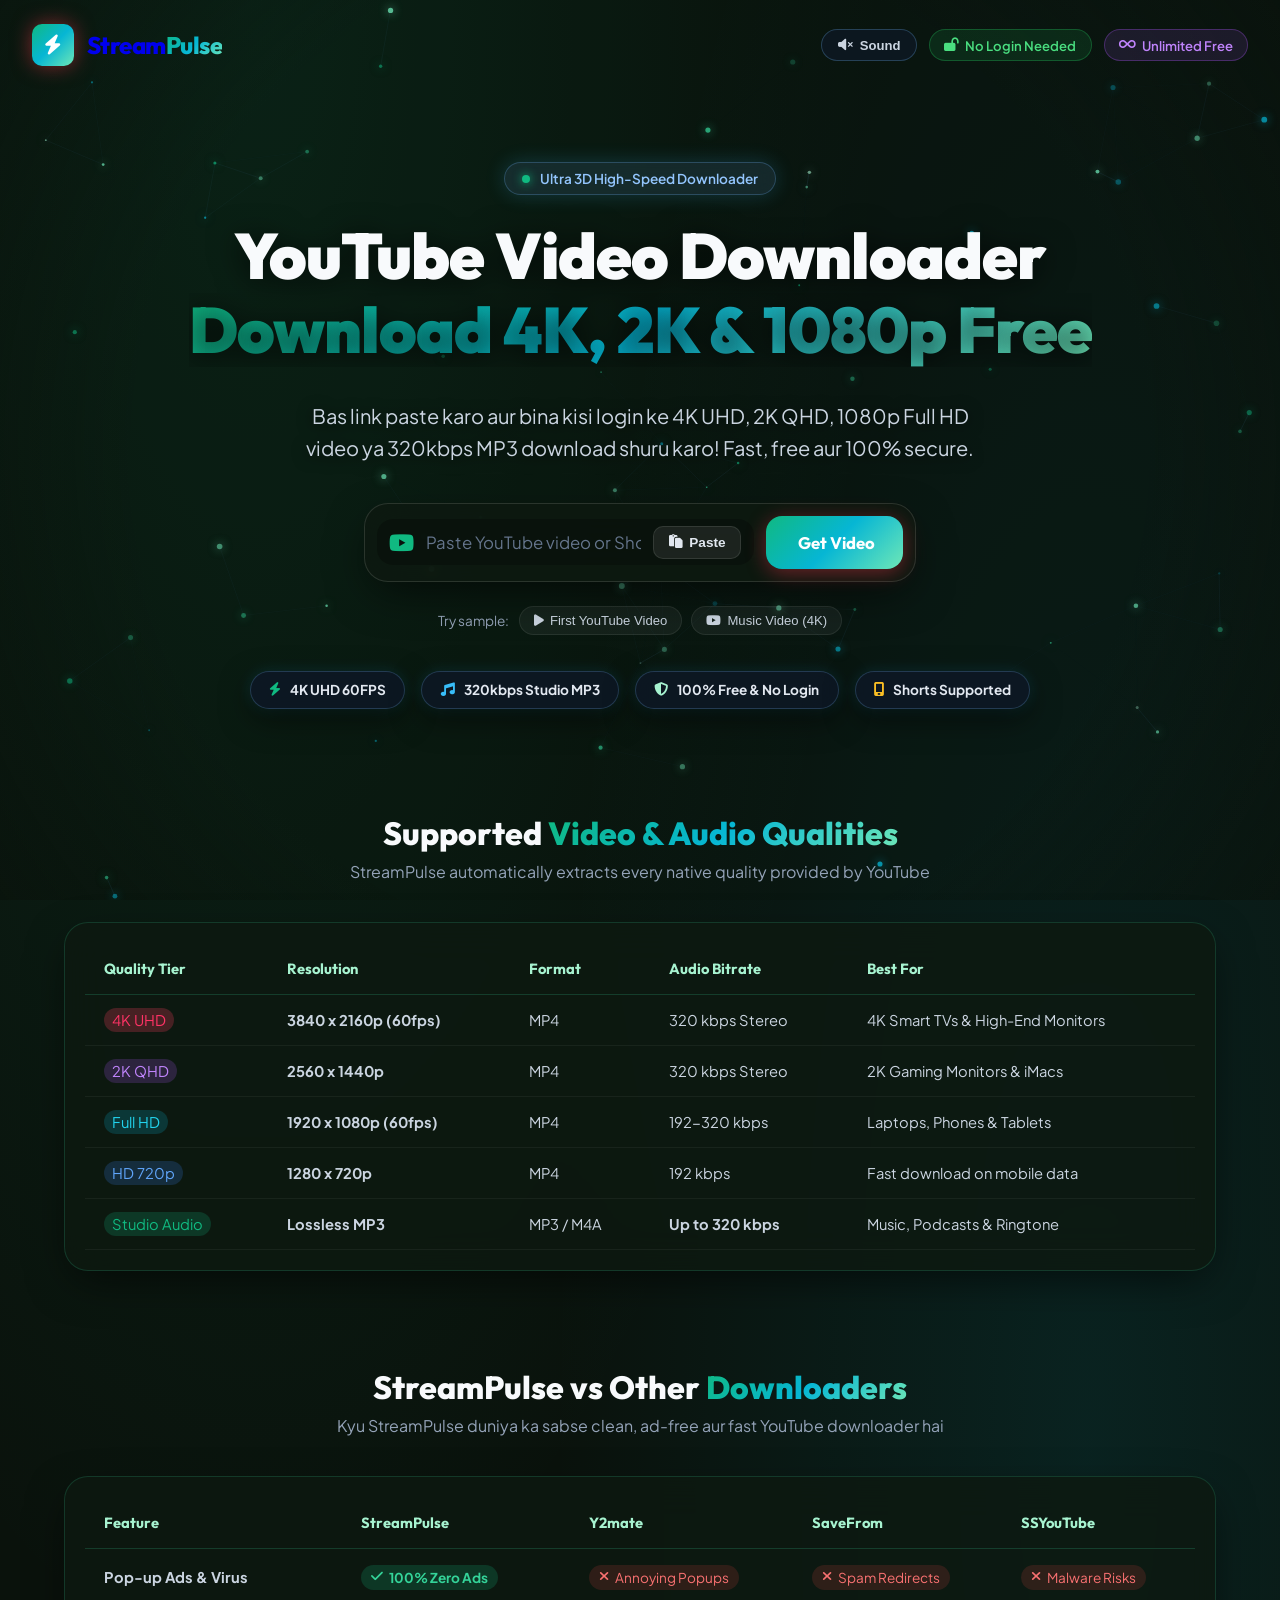
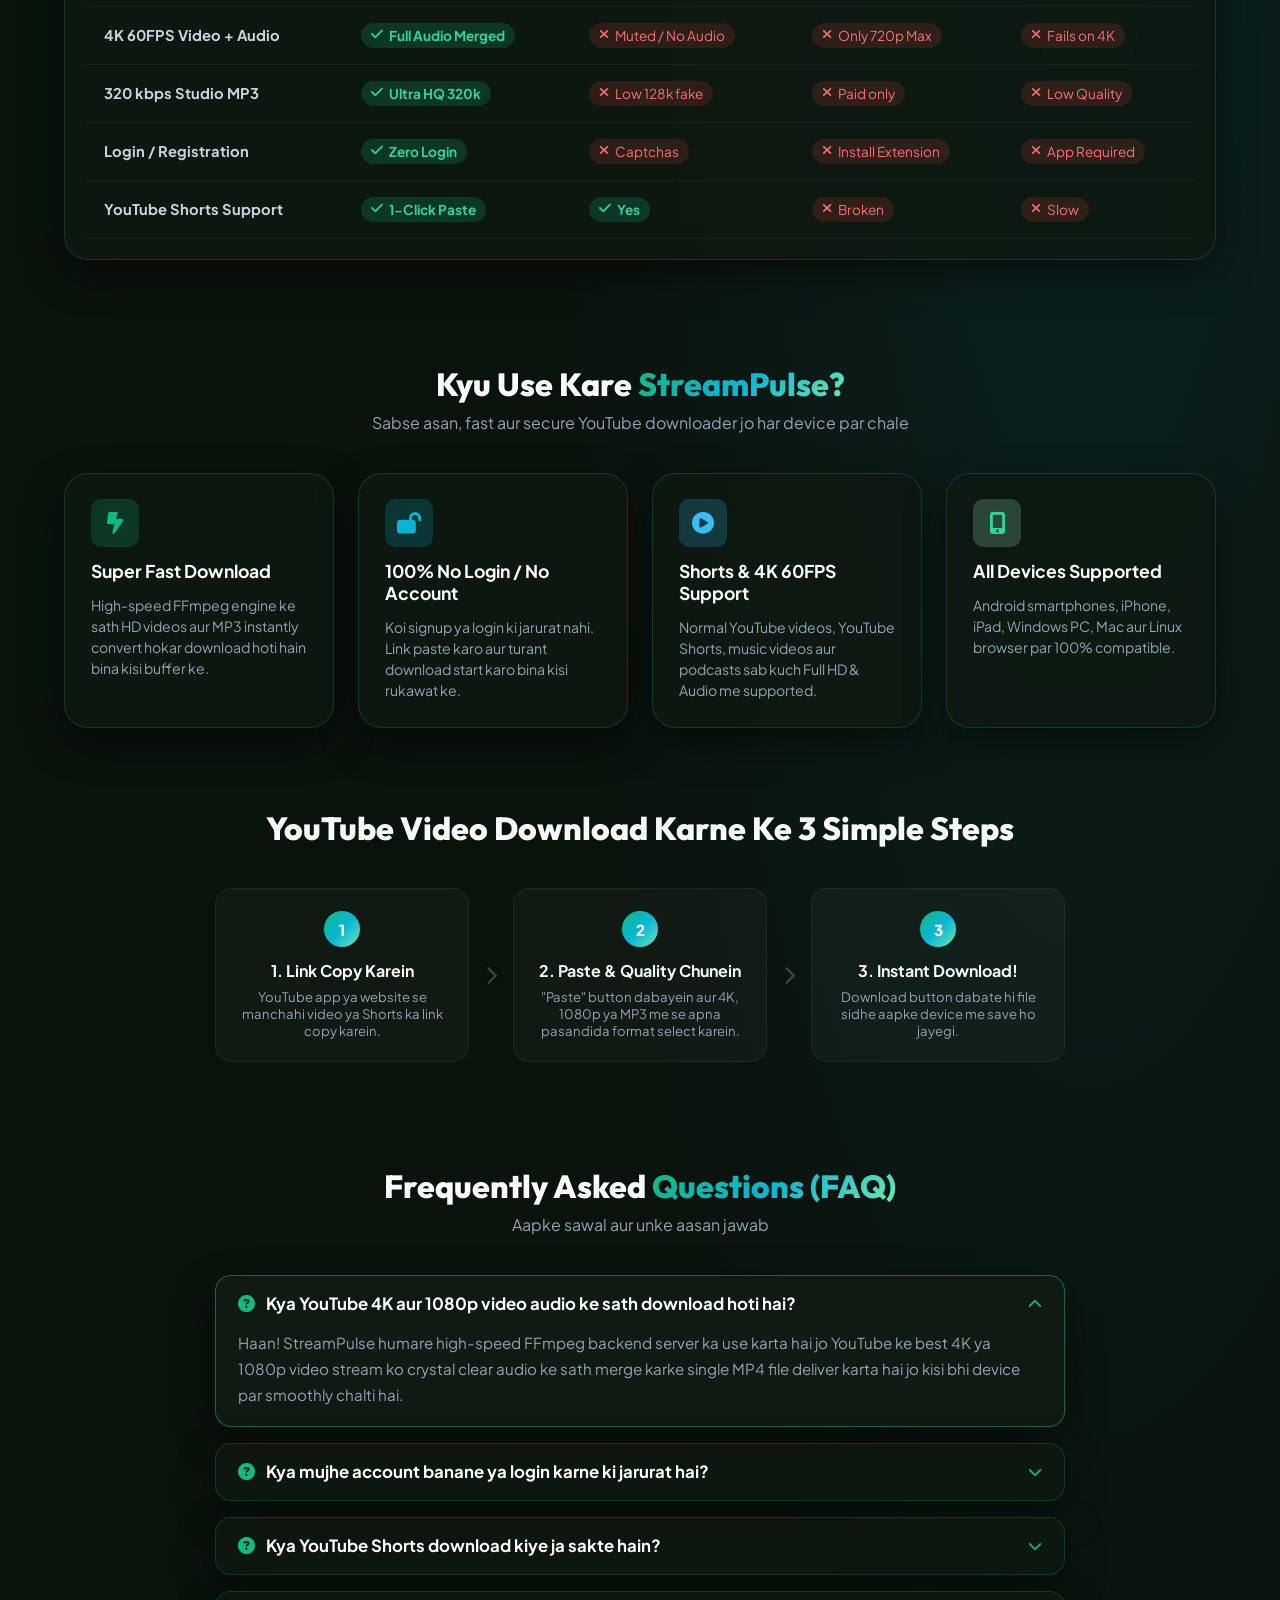
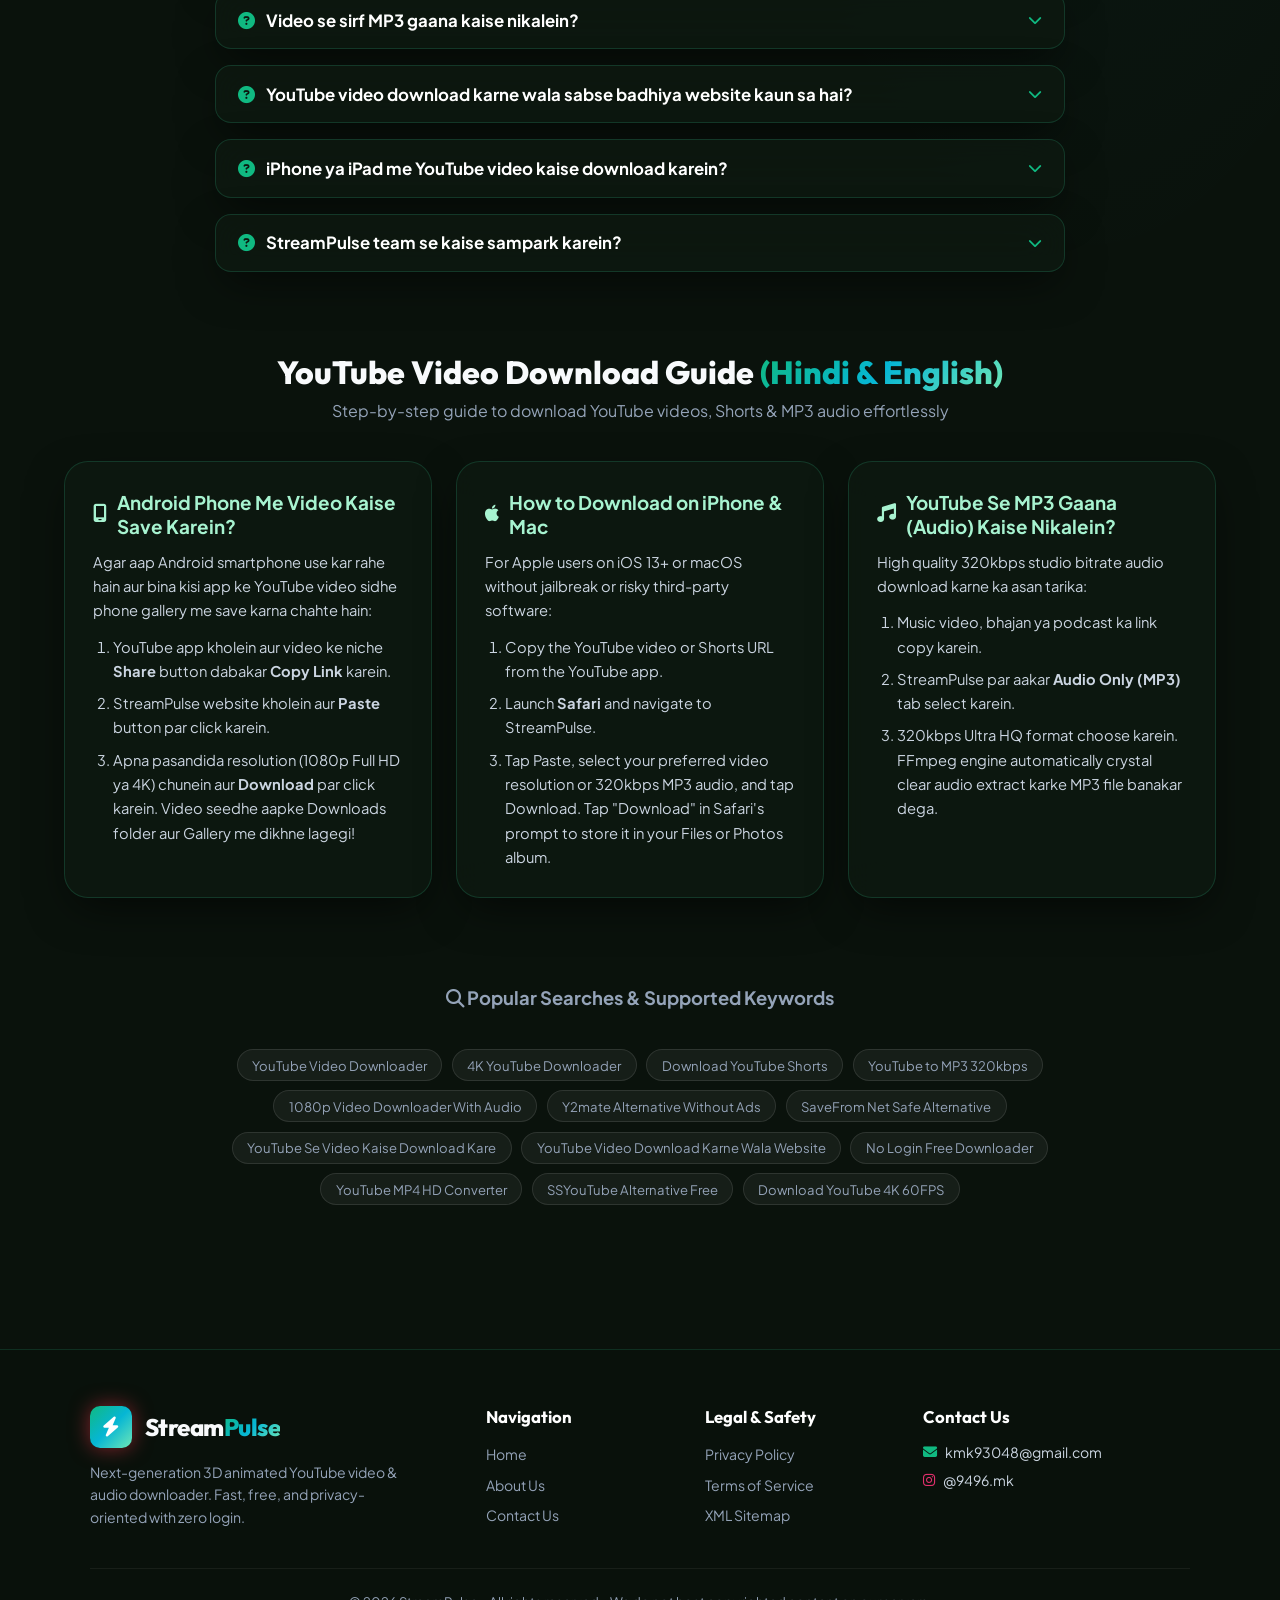
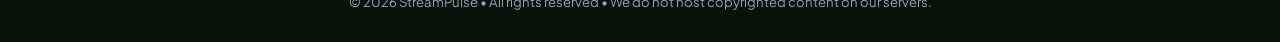
==== static/index.html @ 3bc32afa "Initial release: Ultra 3D YouTube Downloader with HD background, FFmpeg 4K/MP3 support, Docker confi" ====
<!DOCTYPE html>
<html lang="en">
<head>
  <meta charset="UTF-8">
  <meta name="viewport" content="width=device-width, initial-scale=1.0">

  <!-- Primary Meta Tags for Google Ranking -->
  <title>YouTube Video Downloader - Download 4K, 2K, 1080p & 320kbps MP3 Free | Y2mate Alternative</title>
  <meta name="title" content="YouTube Video Downloader - Download 4K, 2K, 1080p & 320kbps MP3 Free | Y2mate Alternative">
  <meta name="description" content="Free online YouTube video downloader and MP3 converter. Download YouTube videos in 4K 60fps, 2K, 1080p, 720p HD and extract 320kbps MP3 audio with 1-click. YouTube se video kaise download karein? No login, no signup, 100% safe & unlimited. Best ad-free Y2mate and SaveFrom alternative.">
  <meta name="keywords" content="youtube video downloader, 4k youtube downloader, download youtube shorts, youtube to mp3 320kbps, 1080p video downloader, free online youtube downloader, no login video downloader, youtube mp4 converter, youtube se video kaise download kare, youtube video download karne wala website, y2mate alternative without ads, savefrom net alternative, ssyoutube alternative, youtube se gana download kare, download 4k 60fps youtube video">
  <meta name="robots" content="index, follow, max-image-preview:large, max-snippet:-1, max-video-preview:-1">
  <meta name="author" content="StreamPulse Team">
  <meta name="theme-color" content="#0a120c">
  <link rel="canonical" href="https://ytpulse.net/">

  <!-- Open Graph / Facebook / WhatsApp -->
  <meta property="og:type" content="website">
  <meta property="og:url" content="https://ytpulse.net/">
  <meta property="og:title" content="YouTube Video Downloader - Download 4K, 2K, 1080p & MP3 Online Free">
  <meta property="og:description" content="Download YouTube videos and Shorts in 4K UHD, 2K, 1080p or high quality 320kbps MP3 audio. 1-click paste, zero login, 100% free Y2mate alternative.">
  <meta property="og:site_name" content="StreamPulse">
  <meta property="og:image" content="https://ytpulse.net/og-preview.jpg">

  <!-- Twitter Card -->
  <meta name="twitter:card" content="summary_large_image">
  <meta name="twitter:url" content="https://ytpulse.net/">
  <meta name="twitter:title" content="YouTube Video Downloader - Download 4K, 2K, 1080p & MP3 Online Free">
  <meta name="twitter:description" content="Download YouTube videos and Shorts in 4K UHD, 2K, 1080p or high quality 320kbps MP3 audio with zero login.">

  <!-- Google Structured Data (JSON-LD) for Rich Snippets -->
  <script type="application/ld+json">
  {
    "@context": "https://schema.org",
    "@graph": [
      {
        "@type": "WebApplication",
        "@id": "https://ytpulse.net/#webapp",
        "name": "StreamPulse - YouTube Video Downloader",
        "url": "https://ytpulse.net/",
        "applicationCategory": "MultimediaApplication",
        "operatingSystem": "All (Windows, Android, iOS, macOS, Linux)",
        "browserRequirements": "Requires JavaScript. Requires HTML5.",
        "offers": {
          "@type": "Offer",
          "price": "0",
          "priceCurrency": "USD"
        },
        "aggregateRating": {
          "@type": "AggregateRating",
          "ratingValue": "4.9",
          "ratingCount": "2150",
          "bestRating": "5",
          "worstRating": "1"
        },
        "featureList": [
          "4K 2160p UHD Download",
          "2K 1440p QHD Download",
          "1080p Full HD Download",
          "320kbps Ultra HQ MP3 Audio Extraction",
          "YouTube Shorts Download",
          "Zero Login & Instant Clipboard Paste"
        ]
      },
      {
        "@type": "HowTo",
        "@id": "https://ytpulse.net/#howto",
        "name": "How to Download YouTube Videos in 4K, 1080p or MP3",
        "description": "Step-by-step tutorial on downloading any YouTube video or Short in high resolution with audio using StreamPulse.",
        "totalTime": "PT1M",
        "step": [
          {
            "@type": "HowToStep",
            "name": "Copy YouTube Link",
            "text": "Open YouTube and copy the URL of the video or Short you want to download.",
            "position": 1
          },
          {
            "@type": "HowToStep",
            "name": "Paste and Select Quality",
            "text": "Click the Paste button on StreamPulse and select 4K UHD, 1080p Full HD, or 320kbps MP3.",
            "position": 2
          },
          {
            "@type": "HowToStep",
            "name": "Download to Device",
            "text": "Click the Download button to save the MP4 video or MP3 audio file directly into your gallery or downloads folder.",
            "position": 3
          }
        ]
      },
      {
        "@type": "Organization",
        "@id": "https://ytpulse.net/#organization",
        "name": "StreamPulse",
        "url": "https://ytpulse.net/",
        "email": "kmk93048@gmail.com",
        "sameAs": [
          "https://instagram.com/9496.mk"
        ],
        "contactPoint": {
          "@type": "ContactPoint",
          "email": "kmk93048@gmail.com",
          "contactType": "customer support"
        }
      },
      {
        "@type": "FAQPage",
        "@id": "https://ytpulse.net/#faq",
        "mainEntity": [
          {
            "@type": "Question",
            "name": "How to download YouTube videos in 4K or 1080p for free?",
            "acceptedAnswer": {
              "@type": "Answer",
              "text": "Simply copy the YouTube video or Shorts URL, paste it into StreamPulse search box, select 4K (2160p) or 1080p Full HD format, and click Download. The file will be processed and saved directly to your device."
            }
          },
          {
            "@type": "Question",
            "name": "YouTube se video kaise download karein gallery me?",
            "acceptedAnswer": {
              "@type": "Answer",
              "text": "YouTube se video link copy karein, StreamPulse par Paste button dabayein, aur apna manchaha format (MP4 ya MP3) choose karke Download dabayein. Video seedhe aapke phone ki gallery me save ho jayegi."
            }
          },
          {
            "@type": "Question",
            "name": "Why is StreamPulse the best Y2mate and SaveFrom alternative?",
            "acceptedAnswer": {
              "@type": "Answer",
              "text": "Unlike Y2mate and SaveFrom, StreamPulse has zero pop-up advertisements, no deceptive redirects, requires no login, and natively supports 4K 60FPS merged video with audio via high-speed FFmpeg."
            }
          },
          {
            "@type": "Question",
            "name": "Is registration or login required to download videos?",
            "acceptedAnswer": {
              "@type": "Answer",
              "text": "No! StreamPulse requires absolutely zero login, registration, or sign-up. It is 100% free and open for unlimited downloads."
            }
          },
          {
            "@type": "Question",
            "name": "Can I convert YouTube videos to MP3 audio?",
            "acceptedAnswer": {
              "@type": "Answer",
              "text": "Yes, StreamPulse supports high-fidelity MP3 conversion up to 320 kbps studio bitrate as well as original lossless M4A audio."
            }
          },
          {
            "@type": "Question",
            "name": "Does StreamPulse support YouTube Shorts?",
            "acceptedAnswer": {
              "@type": "Answer",
              "text": "Yes, you can download all YouTube Shorts in full resolution with audio seamlessly."
            }
          },
          {
            "@type": "Question",
            "name": "Is StreamPulse safe and free from malware?",
            "acceptedAnswer": {
              "@type": "Answer",
              "text": "Yes, StreamPulse is 100% clean and safe. We do not host pop-up ads, install malware, or log personal user data."
            }
          },
          {
            "@type": "Question",
            "name": "YouTube video download karne wala sabse badhiya website kaun sa hai?",
            "acceptedAnswer": {
              "@type": "Answer",
              "text": "StreamPulse sabse best YouTube downloader website hai kyunki isme Y2mate ya SaveFrom ki tarah koi bhi popup ads, fake buttons ya redirects nahi aate. Yahan aap 4K, 1080p aur 320kbps MP3 bina login ke 1 click me download kar sakte hain."
            }
          },
          {
            "@type": "Question",
            "name": "How to download YouTube videos on iPhone without app?",
            "acceptedAnswer": {
              "@type": "Answer",
              "text": "Open Safari browser on your iPhone, paste the YouTube link into StreamPulse, select your desired MP4 or MP3 resolution, and tap Download. Safari will automatically save it directly to your Files or Photos gallery."
            }
          }
        ]
      }
    ]
  }
  </script>

  <!-- Google Fonts & Font Awesome Icons -->
  <link rel="preconnect" href="https://fonts.googleapis.com">
  <link rel="preconnect" href="https://fonts.gstatic.com" crossorigin>
  <link href="https://fonts.googleapis.com/css2?family=Plus+Jakarta+Sans:wght@300;400;500;600;700;800&family=Outfit:wght@400;600;800;900&display=swap" rel="stylesheet">
  <link rel="stylesheet" href="https://cdnjs.cloudflare.com/ajax/libs/font-awesome/6.5.1/css/all.min.css">
  <!-- Canvas Confetti -->
  <script src="https://cdn.jsdelivr.net/npm/canvas-confetti@1.6.0/dist/confetti.browser.min.js"></script>
  <link rel="stylesheet" href="style.css">
</head>
<body>
  <!-- Fullscreen HD Background Video -->
  <div class="fullscreen-video-bg">
    <video 
      id="bg-video" 
      src="mk.mp4" 
      autoplay 
      loop 
      muted 
      playsinline 
      preload="auto"
    ></video>
    <div class="video-overlay-tint"></div>
    <div class="video-overlay-vignette"></div>
  </div>

  <!-- Animated Background Canvas -->
  <canvas id="bg-canvas"></canvas>

  <!-- Navigation -->
  <header class="navbar">
    <div class="nav-container">
      <a href="/" class="logo" title="StreamPulse Home">
        <div class="logo-icon">
          <i class="fa-solid fa-bolt"></i>
        </div>
        <span class="logo-text">Stream<span class="gradient-text">Pulse</span></span>
      </a>
      <div class="nav-badges">
        <button id="btn-sound-toggle" class="sound-toggle-btn" title="Toggle Background Video Sound">
          <i class="fa-solid fa-volume-xmark"></i>
          <span>Sound</span>
        </button>
        <span class="badge badge-glow"><i class="fa-solid fa-lock-open"></i> No Login Needed</span>
        <span class="badge badge-secondary"><i class="fa-solid fa-infinity"></i> Unlimited Free</span>
      </div>
    </div>
  </header>

  <!-- Main Content -->
  <main class="main-content">
    <section class="hero-section hero-centered">
      
      <div class="hero-badge animate-float">
        <span class="pulse-dot"></span>
        <span>Ultra 3D High-Speed Downloader</span>
      </div>
      
      <h1 class="hero-title">
        YouTube Video Downloader <br>
        <span class="gradient-text shine-effect">Download 4K, 2K & 1080p Free</span>
      </h1>
      
      <p class="hero-subtitle">
        Bas link paste karo aur bina kisi login ke 4K UHD, 2K QHD, 1080p Full HD video ya 320kbps MP3 download shuru karo! Fast, free aur 100% secure.
      </p>

      <!-- URL Input & Paste Card -->
      <div class="search-box-wrapper glass-card">
        <div class="search-input-container">
          <div class="input-icon">
            <i class="fa-brands fa-youtube"></i>
          </div>
          <input 
            type="text" 
            id="video-url" 
            placeholder="Paste YouTube video or Shorts link here..." 
            autocomplete="off"
            spellcheck="false"
            aria-label="YouTube Video Link"
          >
          <button id="btn-paste" class="btn-action-icon" title="Paste from Clipboard">
            <i class="fa-solid fa-paste"></i>
            <span>Paste</span>
          </button>
          <button id="btn-clear" class="btn-action-icon hidden" title="Clear">
            <i class="fa-solid fa-xmark"></i>
          </button>
        </div>

        <button id="btn-fetch" class="btn-primary" aria-label="Fetch Video Details">
          <span class="btn-text">
            <i class="fa-solid fa-arrow-down-to-bracket"></i> Get Video
          </span>
          <div class="spinner hidden"></div>
        </button>
      </div>

      <!-- Quick sample shortcuts -->
      <div class="quick-tags">
        <span class="tag-label">Try sample:</span>
        <button class="quick-pill" data-url="https://www.youtube.com/watch?v=jNQXAC9IVRw">
          <i class="fa-solid fa-play"></i> First YouTube Video
        </button>
        <button class="quick-pill" data-url="https://www.youtube.com/watch?v=dQw4w9WgXcQ">
          <i class="fa-brands fa-youtube"></i> Music Video (4K)
        </button>
      </div>

      <!-- 3D Feature Highlights -->
      <div class="hero-3d-chips">
        <div class="chip-3d">
          <i class="fa-solid fa-bolt" style="color: #10b981;"></i>
          <span>4K UHD 60FPS</span>
        </div>
        <div class="chip-3d">
          <i class="fa-solid fa-music" style="color: #38bdf8;"></i>
          <span>320kbps Studio MP3</span>
        </div>
        <div class="chip-3d">
          <i class="fa-solid fa-shield-halved" style="color: #a7f3d0;"></i>
          <span>100% Free & No Login</span>
        </div>
        <div class="chip-3d">
          <i class="fa-solid fa-mobile-screen" style="color: #fbbf24;"></i>
          <span>Shorts Supported</span>
        </div>
      </div>

    </section>

    <!-- Video Preview Card (Populated Dynamically) -->
    <section id="preview-section" class="preview-section hidden" aria-live="polite">
      <div class="preview-card glass-card">
        <button id="btn-close-preview" class="close-preview-btn" title="Close Preview">
          <i class="fa-solid fa-xmark"></i>
        </button>

        <div class="preview-grid">
          <!-- Thumbnail area -->
          <div class="thumbnail-col">
            <div class="thumbnail-wrapper">
              <img id="video-thumb" src="" alt="Video Thumbnail" class="video-thumbnail">
              <span id="video-duration" class="duration-badge">00:00</span>
              <div class="thumb-glow"></div>
            </div>
            <div class="video-meta">
              <span id="video-author" class="author-name"><i class="fa-solid fa-circle-user"></i> Channel</span>
              <span id="video-views" class="views-count"><i class="fa-solid fa-eye"></i> 0 views</span>
            </div>
          </div>

          <!-- Video Options area -->
          <div class="details-col">
            <h2 id="video-title" class="video-title">Video Title</h2>

            <!-- Format Tabs -->
            <div class="format-tabs">
              <button class="tab-btn active" data-tab="video">
                <i class="fa-solid fa-film"></i> Video (MP4)
              </button>
              <button class="tab-btn" data-tab="audio">
                <i class="fa-solid fa-music"></i> Audio Only (MP3)
              </button>
            </div>

            <!-- Tab Content: Video -->
            <div id="tab-content-video" class="tab-content active">
              <div class="quality-grid" id="video-qualities">
                <!-- Dynamically populated from API -->
              </div>
            </div>

            <!-- Tab Content: Audio -->
            <div id="tab-content-audio" class="tab-content">
              <div class="audio-grid" id="audio-qualities">
                <!-- Dynamically populated from API -->
              </div>
            </div>

            <!-- Download Button -->
            <div class="action-footer">
              <button id="btn-start-download" class="btn-download-big">
                <i class="fa-solid fa-download"></i>
                <span id="download-btn-label">Download Video (1080p MP4)</span>
              </button>
            </div>

            <!-- Progress Tracker -->
            <div id="download-tracker" class="download-tracker hidden">
              <div class="tracker-header">
                <span id="tracker-status"><i class="fa-solid fa-circle-notch fa-spin"></i> Preparing download...</span>
                <span id="tracker-percent">0%</span>
              </div>
              <div class="progress-bar-bg">
                <div id="progress-bar-fill" class="progress-bar-fill" style="width: 0%;"></div>
              </div>
              <div class="tracker-meta">
                <span id="tracker-speed">Speed: --</span>
                <span id="tracker-eta">ETA: --</span>
              </div>
            </div>

          </div>
        </div>
      </div>
    </section>

    <!-- Supported Resolutions & Formats Matrix (Crucial for SEO Ranking) -->
    <section class="formats-matrix-section">
      <div class="section-header">
        <h2>Supported <span class="gradient-text">Video & Audio Qualities</span></h2>
        <p>StreamPulse automatically extracts every native quality provided by YouTube</p>
      </div>

      <div class="formats-table-wrapper glass-card">
        <table class="seo-table">
          <thead>
            <tr>
              <th>Quality Tier</th>
              <th>Resolution</th>
              <th>Format</th>
              <th>Audio Bitrate</th>
              <th>Best For</th>
            </tr>
          </thead>
          <tbody>
            <tr>
              <td><span class="tier-badge glow-4k" style="background: rgba(244,63,94,0.25); color: #ff3366; padding: 3px 8px; border-radius: 999px;">4K UHD</span></td>
              <td><strong>3840 x 2160p (60fps)</strong></td>
              <td>MP4</td>
              <td>320 kbps Stereo</td>
              <td>4K Smart TVs & High-End Monitors</td>
            </tr>
            <tr>
              <td><span class="tier-badge glow-2k" style="background: rgba(168,85,247,0.2); color: #c084fc; padding: 3px 8px; border-radius: 999px;">2K QHD</span></td>
              <td><strong>2560 x 1440p</strong></td>
              <td>MP4</td>
              <td>320 kbps Stereo</td>
              <td>2K Gaming Monitors & iMacs</td>
            </tr>
            <tr>
              <td><span class="tier-badge glow-1080" style="background: rgba(6,182,212,0.2); color: #22d3ee; padding: 3px 8px; border-radius: 999px;">Full HD</span></td>
              <td><strong>1920 x 1080p (60fps)</strong></td>
              <td>MP4</td>
              <td>192-320 kbps</td>
              <td>Laptops, Phones & Tablets</td>
            </tr>
            <tr>
              <td><span class="tier-badge glow-720" style="background: rgba(59,130,246,0.2); color: #60a5fa; padding: 3px 8px; border-radius: 999px;">HD 720p</span></td>
              <td><strong>1280 x 720p</strong></td>
              <td>MP4</td>
              <td>192 kbps</td>
              <td>Fast download on mobile data</td>
            </tr>
            <tr>
              <td><span class="tier-badge" style="background: rgba(16,185,129,0.2); color: #10b981; padding: 3px 8px; border-radius: 999px;">Studio Audio</span></td>
              <td><strong>Lossless MP3</strong></td>
              <td>MP3 / M4A</td>
              <td><strong>Up to 320 kbps</strong></td>
              <td>Music, Podcasts & Ringtone</td>
            </tr>
          </tbody>
        </table>
      </div>
    </section>

    <!-- SEO Comparison Section: Y2mate & SaveFrom Alternative -->
    <section class="comparison-section">
      <div class="section-header">
        <h2>StreamPulse vs Other <span class="gradient-text">Downloaders</span></h2>
        <p>Kyu StreamPulse duniya ka sabse clean, ad-free aur fast YouTube downloader hai</p>
      </div>

      <div class="comparison-table-wrapper glass-card">
        <table class="seo-table">
          <thead>
            <tr>
              <th>Feature</th>
              <th>StreamPulse</th>
              <th>Y2mate</th>
              <th>SaveFrom</th>
              <th>SSYouTube</th>
            </tr>
          </thead>
          <tbody>
            <tr>
              <td><strong>Pop-up Ads & Virus</strong></td>
              <td><span class="badge-check"><i class="fa-solid fa-check"></i> 100% Zero Ads</span></td>
              <td><span class="badge-cross"><i class="fa-solid fa-xmark"></i> Annoying Popups</span></td>
              <td><span class="badge-cross"><i class="fa-solid fa-xmark"></i> Spam Redirects</span></td>
              <td><span class="badge-cross"><i class="fa-solid fa-xmark"></i> Malware Risks</span></td>
            </tr>
            <tr>
              <td><strong>4K 60FPS Video + Audio</strong></td>
              <td><span class="badge-check"><i class="fa-solid fa-check"></i> Full Audio Merged</span></td>
              <td><span class="badge-cross"><i class="fa-solid fa-xmark"></i> Muted / No Audio</span></td>
              <td><span class="badge-cross"><i class="fa-solid fa-xmark"></i> Only 720p Max</span></td>
              <td><span class="badge-cross"><i class="fa-solid fa-xmark"></i> Fails on 4K</span></td>
            </tr>
            <tr>
              <td><strong>320 kbps Studio MP3</strong></td>
              <td><span class="badge-check"><i class="fa-solid fa-check"></i> Ultra HQ 320k</span></td>
              <td><span class="badge-cross"><i class="fa-solid fa-xmark"></i> Low 128k fake</span></td>
              <td><span class="badge-cross"><i class="fa-solid fa-xmark"></i> Paid only</span></td>
              <td><span class="badge-cross"><i class="fa-solid fa-xmark"></i> Low Quality</span></td>
            </tr>
            <tr>
              <td><strong>Login / Registration</strong></td>
              <td><span class="badge-check"><i class="fa-solid fa-check"></i> Zero Login</span></td>
              <td><span class="badge-cross"><i class="fa-solid fa-xmark"></i> Captchas</span></td>
              <td><span class="badge-cross"><i class="fa-solid fa-xmark"></i> Install Extension</span></td>
              <td><span class="badge-cross"><i class="fa-solid fa-xmark"></i> App Required</span></td>
            </tr>
            <tr>
              <td><strong>YouTube Shorts Support</strong></td>
              <td><span class="badge-check"><i class="fa-solid fa-check"></i> 1-Click Paste</span></td>
              <td><span class="badge-check"><i class="fa-solid fa-check"></i> Yes</span></td>
              <td><span class="badge-cross"><i class="fa-solid fa-xmark"></i> Broken</span></td>
              <td><span class="badge-cross"><i class="fa-solid fa-xmark"></i> Slow</span></td>
            </tr>
          </tbody>
        </table>
      </div>
    </section>

    <!-- Key Features Section -->
    <section class="features-section">
      <div class="section-header">
        <h2>Kyu Use Kare <span class="gradient-text">StreamPulse?</span></h2>
        <p>Sabse asan, fast aur secure YouTube downloader jo har device par chale</p>
      </div>

      <div class="features-grid">
        <div class="feature-card glass-card">
          <div class="feature-icon" style="background: rgba(16, 185, 129, 0.2); color: #10b981;">
            <i class="fa-solid fa-bolt-lightning"></i>
          </div>
          <h3>Super Fast Download</h3>
          <p>High-speed FFmpeg engine ke sath HD videos aur MP3 instantly convert hokar download hoti hain bina kisi buffer ke.</p>
        </div>

        <div class="feature-card glass-card">
          <div class="feature-icon" style="background: rgba(6, 182, 212, 0.2); color: #06b6d4;">
            <i class="fa-solid fa-lock-open"></i>
          </div>
          <h3>100% No Login / No Account</h3>
          <p>Koi signup ya login ki jarurat nahi. Link paste karo aur turant download start karo bina kisi rukawat ke.</p>
        </div>

        <div class="feature-card glass-card">
          <div class="feature-icon" style="background: rgba(56, 189, 248, 0.2); color: #38bdf8;">
            <i class="fa-solid fa-circle-play"></i>
          </div>
          <h3>Shorts & 4K 60FPS Support</h3>
          <p>Normal YouTube videos, YouTube Shorts, music videos aur podcasts sab kuch Full HD & Audio me supported.</p>
        </div>

        <div class="feature-card glass-card">
          <div class="feature-icon" style="background: rgba(167, 243, 208, 0.2); color: #34d399;">
            <i class="fa-solid fa-mobile-screen-button"></i>
          </div>
          <h3>All Devices Supported</h3>
          <p>Android smartphones, iPhone, iPad, Windows PC, Mac aur Linux browser par 100% compatible.</p>
        </div>
      </div>
    </section>

    <!-- Step by Step Guide Section -->
    <section class="steps-section">
      <div class="section-header">
        <h2>YouTube Video Download Karne Ke 3 Simple Steps</h2>
      </div>
      <div class="steps-container">
        <div class="step-card">
          <div class="step-number">1</div>
          <h4>1. Link Copy Karein</h4>
          <p>YouTube app ya website se manchahi video ya Shorts ka link copy karein.</p>
        </div>
        <div class="step-arrow"><i class="fa-solid fa-chevron-right"></i></div>
        <div class="step-card">
          <div class="step-number">2</div>
          <h4>2. Paste & Quality Chunein</h4>
          <p>"Paste" button dabayein aur 4K, 1080p ya MP3 me se apna pasandida format select karein.</p>
        </div>
        <div class="step-arrow"><i class="fa-solid fa-chevron-right"></i></div>
        <div class="step-card">
          <div class="step-number">3</div>
          <h4>3. Instant Download!</h4>
          <p>Download button dabate hi file sidhe aapke device me save ho jayegi.</p>
        </div>
      </div>
    </section>

    <!-- Interactive FAQ Section (Vital for Google Search Snippets) -->
    <section class="faq-section">
      <div class="section-header">
        <h2>Frequently Asked <span class="gradient-text">Questions (FAQ)</span></h2>
        <p>Aapke sawal aur unke aasan jawab</p>
      </div>

      <div class="faq-grid">
        <details class="faq-item glass-card" open>
          <summary class="faq-question">
            <span><i class="fa-solid fa-circle-question" style="color: #10b981; margin-right: 8px;"></i> Kya YouTube 4K aur 1080p video audio ke sath download hoti hai?</span>
            <i class="fa-solid fa-chevron-down faq-icon"></i>
          </summary>
          <div class="faq-answer">
            <p>Haan! StreamPulse humare high-speed FFmpeg backend server ka use karta hai jo YouTube ke best 4K ya 1080p video stream ko crystal clear audio ke sath merge karke single MP4 file deliver karta hai jo kisi bhi device par smoothly chalti hai.</p>
          </div>
        </details>

        <details class="faq-item glass-card">
          <summary class="faq-question">
            <span><i class="fa-solid fa-circle-question" style="color: #10b981; margin-right: 8px;"></i> Kya mujhe account banane ya login karne ki jarurat hai?</span>
            <i class="fa-solid fa-chevron-down faq-icon"></i>
          </summary>
          <div class="faq-answer">
            <p>Bilkul nahi! StreamPulse 100% free hai aur isme kisi bhi email, phone number ya login ki jarurat nahi hai. Aap unlimited videos download kar sakte hain.</p>
          </div>
        </details>

        <details class="faq-item glass-card">
          <summary class="faq-question">
            <span><i class="fa-solid fa-circle-question" style="color: #10b981; margin-right: 8px;"></i> Kya YouTube Shorts download kiye ja sakte hain?</span>
            <i class="fa-solid fa-chevron-down faq-icon"></i>
          </summary>
          <div class="faq-answer">
            <p>Haan, sabhi YouTube Shorts links (jaise <code>youtube.com/shorts/...</code>) fully supported hain aur original HD quality me download ho jate hain.</p>
          </div>
        </details>

        <details class="faq-item glass-card">
          <summary class="faq-question">
            <span><i class="fa-solid fa-circle-question" style="color: #10b981; margin-right: 8px;"></i> Video se sirf MP3 gaana kaise nikalein?</span>
            <i class="fa-solid fa-chevron-down faq-icon"></i>
          </summary>
          <div class="faq-answer">
            <p>Video link paste karne ke baad "Audio Only (MP3)" tab par click karein aur 320 kbps Studio quality choose karke download button dabayein.</p>
          </div>
        </details>

        <details class="faq-item glass-card">
          <summary class="faq-question">
            <span><i class="fa-solid fa-circle-question" style="color: #10b981; margin-right: 8px;"></i> YouTube video download karne wala sabse badhiya website kaun sa hai?</span>
            <i class="fa-solid fa-chevron-down faq-icon"></i>
          </summary>
          <div class="faq-answer">
            <p><strong>StreamPulse</strong> sabse best YouTube downloader website hai kyunki isme Y2mate ya SaveFrom ki tarah koi bhi gande ads, fake download buttons ya redirects nahi aate. Yahan aap 4K UHD, 1080p aur 320kbps MP3 seedhe bina kisi login ke 1 click me download kar sakte hain.</p>
          </div>
        </details>

        <details class="faq-item glass-card">
          <summary class="faq-question">
            <span><i class="fa-solid fa-circle-question" style="color: #10b981; margin-right: 8px;"></i> iPhone ya iPad me YouTube video kaise download karein?</span>
            <i class="fa-solid fa-chevron-down faq-icon"></i>
          </summary>
          <div class="faq-answer">
            <p>iPhone me Safari browser kholein aur StreamPulse par link paste karein. Format select karke Download dabayein. Safari popup me "Download" par tap karein, file aapke iPhone ke "Files" app ya "Photos" gallery me save ho jayegi bina kisi third-party app ke.</p>
          </div>
        </details>

        <details class="faq-item glass-card">
          <summary class="faq-question">
            <span><i class="fa-solid fa-circle-question" style="color: #10b981; margin-right: 8px;"></i> StreamPulse team se kaise sampark karein?</span>
            <i class="fa-solid fa-chevron-down faq-icon"></i>
          </summary>
          <div class="faq-answer">
            <p>Aap hume email <strong><a href="mailto:kmk93048@gmail.com" style="color: #10b981;">kmk93048@gmail.com</a></strong> ya Instagram <strong><a href="https://instagram.com/9496.mk" target="_blank" style="color: #38bdf8;">@9496.mk</a></strong> par direct message kar sakte hain.</p>
          </div>
        </details>
      </div>
    </section>

    <!-- Bilingual Detailed SEO Guide: High-Traffic Educational Content -->
    <section class="guide-section">
      <div class="section-header">
        <h2>YouTube Video Download Guide <span class="gradient-text">(Hindi & English)</span></h2>
        <p>Step-by-step guide to download YouTube videos, Shorts & MP3 audio effortlessly</p>
      </div>

      <div class="guide-grid">
        <div class="guide-card glass-card">
          <h3><i class="fa-solid fa-mobile-screen"></i> Android Phone Me Video Kaise Save Karein?</h3>
          <p>Agar aap Android smartphone use kar rahe hain aur bina kisi app ke YouTube video sidhe phone gallery me save karna chahte hain:</p>
          <ol>
            <li>YouTube app kholein aur video ke niche <strong>Share</strong> button dabakar <strong>Copy Link</strong> karein.</li>
            <li>StreamPulse website kholein aur <strong>Paste</strong> button par click karein.</li>
            <li>Apna pasandida resolution (1080p Full HD ya 4K) chunein aur <strong>Download</strong> par click karein. Video seedhe aapke Downloads folder aur Gallery me dikhne lagegi!</li>
          </ol>
        </div>

        <div class="guide-card glass-card">
          <h3><i class="fa-brands fa-apple"></i> How to Download on iPhone & Mac</h3>
          <p>For Apple users on iOS 13+ or macOS without jailbreak or risky third-party software:</p>
          <ol>
            <li>Copy the YouTube video or Shorts URL from the YouTube app.</li>
            <li>Launch <strong>Safari</strong> and navigate to StreamPulse.</li>
            <li>Tap Paste, select your preferred video resolution or 320kbps MP3 audio, and tap Download. Tap "Download" in Safari's prompt to store it in your Files or Photos album.</li>
          </ol>
        </div>

        <div class="guide-card glass-card">
          <h3><i class="fa-solid fa-music"></i> YouTube Se MP3 Gaana (Audio) Kaise Nikalein?</h3>
          <p>High quality 320kbps studio bitrate audio download karne ka asan tarika:</p>
          <ol>
            <li>Music video, bhajan ya podcast ka link copy karein.</li>
            <li>StreamPulse par aakar <strong>Audio Only (MP3)</strong> tab select karein.</li>
            <li>320kbps Ultra HQ format choose karein. FFmpeg engine automatically crystal clear audio extract karke MP3 file banakar dega.</li>
          </ol>
        </div>
      </div>
    </section>

    <!-- Trending Keywords Search Cloud for Maximum Organic Indexing -->
    <section class="tags-section">
      <div class="section-header">
        <h3 style="font-size: 1.15rem; color: #94a3b8;"><i class="fa-solid fa-magnifying-glass"></i> Popular Searches & Supported Keywords</h3>
      </div>
      <div class="tags-cloud">
        <span class="tag-pill" onclick="document.getElementById('video-url').focus()">YouTube Video Downloader</span>
        <span class="tag-pill" onclick="document.getElementById('video-url').focus()">4K YouTube Downloader</span>
        <span class="tag-pill" onclick="document.getElementById('video-url').focus()">Download YouTube Shorts</span>
        <span class="tag-pill" onclick="document.getElementById('video-url').focus()">YouTube to MP3 320kbps</span>
        <span class="tag-pill" onclick="document.getElementById('video-url').focus()">1080p Video Downloader With Audio</span>
        <span class="tag-pill" onclick="document.getElementById('video-url').focus()">Y2mate Alternative Without Ads</span>
        <span class="tag-pill" onclick="document.getElementById('video-url').focus()">SaveFrom Net Safe Alternative</span>
        <span class="tag-pill" onclick="document.getElementById('video-url').focus()">YouTube Se Video Kaise Download Kare</span>
        <span class="tag-pill" onclick="document.getElementById('video-url').focus()">YouTube Video Download Karne Wala Website</span>
        <span class="tag-pill" onclick="document.getElementById('video-url').focus()">No Login Free Downloader</span>
        <span class="tag-pill" onclick="document.getElementById('video-url').focus()">YouTube MP4 HD Converter</span>
        <span class="tag-pill" onclick="document.getElementById('video-url').focus()">SSYouTube Alternative Free</span>
        <span class="tag-pill" onclick="document.getElementById('video-url').focus()">Download YouTube 4K 60FPS</span>
      </div>
    </section>

    <!-- Recent Downloads History -->
    <section id="history-section" class="history-section hidden">
      <div class="section-header">
        <h3><i class="fa-solid fa-clock-rotate-left"></i> Recent Downloads</h3>
        <button id="btn-clear-history" class="btn-text-sm">Clear History</button>
      </div>
      <div id="history-list" class="history-list"></div>
    </section>

  </main>

  <!-- Complete SEO Footer -->
  <footer class="footer">
    <div class="footer-container">
      <div class="footer-grid">
        
        <!-- Brand Info -->
        <div class="footer-col">
          <div class="logo" style="margin-bottom: 0.8rem;">
            <div class="logo-icon"><i class="fa-solid fa-bolt"></i></div>
            <span class="logo-text">Stream<span class="gradient-text">Pulse</span></span>
          </div>
          <p style="font-size: 0.88rem; color: var(--text-muted); line-height: 1.6; max-width: 320px;">
            Next-generation 3D animated YouTube video & audio downloader. Fast, free, and privacy-oriented with zero login.
          </p>
        </div>

        <!-- Quick Links -->
        <div class="footer-col">
          <h4>Navigation</h4>
          <ul class="footer-links">
            <li><a href="/">Home</a></li>
            <li><a href="/about.html">About Us</a></li>
            <li><a href="/contact.html">Contact Us</a></li>
          </ul>
        </div>

        <!-- Legal Links -->
        <div class="footer-col">
          <h4>Legal & Safety</h4>
          <ul class="footer-links">
            <li><a href="/privacy.html">Privacy Policy</a></li>
            <li><a href="/terms.html">Terms of Service</a></li>
            <li><a href="/sitemap.xml">XML Sitemap</a></li>
          </ul>
        </div>

        <!-- Official Contact -->
        <div class="footer-col">
          <h4>Contact Us</h4>
          <div style="display: flex; flex-direction: column; gap: 0.6rem; font-size: 0.88rem;">
            <a href="mailto:kmk93048@gmail.com" style="color: #cbd5e1; text-decoration: none; display: flex; align-items: center; gap: 0.5rem;">
              <i class="fa-solid fa-envelope" style="color: #10b981;"></i> kmk93048@gmail.com
            </a>
            <a href="https://instagram.com/9496.mk" target="_blank" rel="noopener noreferrer" style="color: #cbd5e1; text-decoration: none; display: flex; align-items: center; gap: 0.5rem;">
              <i class="fa-brands fa-instagram" style="color: #e1306c;"></i> @9496.mk
            </a>
          </div>
        </div>

      </div>

      <div class="footer-bottom">
        <p>© 2026 StreamPulse • All rights reserved • We do not host copyrighted content on our servers.</p>
      </div>
    </div>
  </footer>

  <!-- Toast Notification Container -->
  <div id="toast-container" class="toast-container"></div>

  <script src="app.js"></script>
</body>
</html>
---- static/style.css ----
:root {
  --bg-dark: #0a120c;
  --bg-card: rgba(14, 25, 17, 0.82);
  --bg-card-hover: rgba(20, 36, 25, 0.92);
  --border-glass: rgba(52, 211, 153, 0.18);
  --border-glow: rgba(52, 211, 153, 0.45);
  --primary-red: #10b981;
  --primary-gradient: linear-gradient(135deg, #10b981 0%, #06b6d4 50%, #6ee7b7 100%);
  --accent-purple: #10b981;
  --accent-blue: #06b6d4;
  --accent-green: #34d399;
  --text-main: #f8fafc;
  --text-muted: #94a3b8;
  --radius-lg: 24px;
  --radius-md: 16px;
  --radius-sm: 10px;
  --shadow-glow: 0 0 35px rgba(16, 185, 129, 0.3);
  --shadow-card: 0 15px 45px -10px rgba(0, 0, 0, 0.65);
  --font-body: 'Plus Jakarta Sans', sans-serif;
  --font-display: 'Outfit', sans-serif;
}

* {
  margin: 0;
  padding: 0;
  box-sizing: border-box;
}

body {
  background-color: var(--bg-dark);
  background-image: 
    radial-gradient(ellipse 70% 50% at 20% 0%, rgba(16, 185, 129, 0.12), transparent 70%),
    radial-gradient(ellipse 60% 60% at 85% 30%, rgba(6, 182, 212, 0.1), transparent 70%),
    radial-gradient(ellipse 90% 70% at 50% 100%, rgba(10, 18, 12, 0.4), transparent 80%);
  color: var(--text-main);
  font-family: var(--font-body);
  min-height: 100vh;
  position: relative;
  overflow-x: hidden;
  display: flex;
  flex-direction: column;
}

/* Background Canvas */
#bg-canvas {
  position: fixed;
  top: 0;
  left: 0;
  width: 100%;
  height: 100%;
  z-index: -2;
  pointer-events: none;
}

/* Ambient Glow Blobs disabled to keep video 100% razor sharp HD */
.ambient-glow {
  display: none;
}

@keyframes blobFloat {
  0% { transform: translate(0, 0) scale(1); }
  50% { transform: translate(50px, 35px) scale(1.08); }
  100% { transform: translate(-35px, 60px) scale(0.95); }
}

/* Glassmorphism Generic Card */
.glass-card {
  background: var(--bg-card);
  backdrop-filter: blur(20px);
  -webkit-backdrop-filter: blur(20px);
  border: 1px solid var(--border-glass);
  box-shadow: var(--shadow-card);
  border-radius: var(--radius-lg);
  transition: all 0.3s cubic-bezier(0.16, 1, 0.3, 1);
}

.gradient-text {
  background: var(--primary-gradient);
  -webkit-background-clip: text;
  -webkit-text-fill-color: transparent;
  display: inline-block;
}

/* Navbar */
.navbar {
  padding: 1.5rem 2rem;
  width: 100%;
  max-width: 1280px;
  margin: 0 auto;
}

.nav-container {
  display: flex;
  align-items: center;
  justify-content: space-between;
}

.logo {
  display: flex;
  align-items: center;
  gap: 0.8rem;
  text-decoration: none;
}

.logo-icon {
  width: 42px;
  height: 42px;
  background: var(--primary-gradient);
  border-radius: var(--radius-sm);
  display: flex;
  align-items: center;
  justify-content: center;
  font-size: 1.25rem;
  color: white;
  box-shadow: 0 0 20px rgba(255, 51, 75, 0.5);
  animation: pulseLogo 3s infinite ease-in-out;
}

@keyframes pulseLogo {
  0%, 100% { transform: scale(1); }
  50% { transform: scale(1.05); box-shadow: 0 0 28px rgba(168, 85, 247, 0.6); }
}

.logo-text {
  font-family: var(--font-display);
  font-size: 1.5rem;
  font-weight: 800;
  letter-spacing: -0.5px;
}

.nav-badges {
  display: flex;
  gap: 0.75rem;
}

.badge {
  display: inline-flex;
  align-items: center;
  gap: 0.4rem;
  padding: 0.4rem 0.9rem;
  border-radius: 9999px;
  font-size: 0.82rem;
  font-weight: 600;
}

.badge-glow {
  background: rgba(34, 197, 94, 0.12);
  color: #4ade80;
  border: 1px solid rgba(34, 197, 94, 0.3);
}

.badge-secondary {
  background: rgba(168, 85, 247, 0.12);
  color: #c084fc;
  border: 1px solid rgba(168, 85, 247, 0.3);
}

/* Main Content */
.main-content {
  flex: 1;
  width: 100%;
  max-width: 1200px;
  margin: 0 auto;
  padding: 1.5rem 1.5rem 4rem;
}

/* Fullscreen Crystal Clear HD Video Background */
.fullscreen-video-bg {
  position: fixed;
  top: 0;
  left: 0;
  width: 100vw;
  height: 100vh;
  overflow: hidden;
  z-index: -10;
  pointer-events: none;
}

.fullscreen-video-bg video {
  width: 100%;
  height: 100%;
  object-fit: cover;
  /* 100% Native 1080p Full HD sharpness with zero pixel stretching */
  transform: none;
  filter: none;
  image-rendering: -webkit-optimize-contrast;
  image-rendering: high-quality;
}

.video-overlay-tint {
  position: absolute;
  inset: 0;
  /* Ultra-lightweight clear tint for perfect text contrast without washing out video */
  background: rgba(10, 18, 12, 0.22);
}

.video-overlay-vignette {
  position: absolute;
  inset: 0;
  background: radial-gradient(circle at center, transparent 65%, rgba(10, 18, 12, 0.5) 100%);
  pointer-events: none;
}

/* Sound Toggle Button */
.sound-toggle-btn {
  background: rgba(14, 24, 38, 0.75);
  backdrop-filter: blur(12px);
  -webkit-backdrop-filter: blur(12px);
  border: 1px solid rgba(88, 144, 191, 0.35);
  color: #cbd5e1;
  padding: 0.42rem 0.95rem;
  border-radius: 9999px;
  font-size: 0.82rem;
  font-weight: 600;
  cursor: pointer;
  display: inline-flex;
  align-items: center;
  gap: 0.45rem;
  transition: all 0.25s ease;
}

.sound-toggle-btn:hover {
  background: rgba(56, 189, 248, 0.2);
  color: #38bdf8;
  border-color: rgba(56, 189, 248, 0.5);
  transform: scale(1.04);
}

.sound-toggle-btn.active {
  background: rgba(56, 189, 248, 0.25);
  color: #38bdf8;
  border-color: #38bdf8;
  box-shadow: 0 0 15px rgba(56, 189, 248, 0.4);
}

/* Hero Centered Section */
.hero-centered {
  text-align: center;
  display: flex;
  flex-direction: column;
  align-items: center;
  padding: 3rem 0 3.5rem;
  position: relative;
}

.hero-badge {
  display: inline-flex;
  align-items: center;
  gap: 0.6rem;
  padding: 0.45rem 1.1rem;
  background: rgba(87, 142, 194, 0.16);
  backdrop-filter: blur(12px);
  border: 1px solid rgba(87, 142, 194, 0.35);
  border-radius: 9999px;
  font-size: 0.85rem;
  font-weight: 600;
  color: #93c5fd;
  margin-bottom: 1.5rem;
  box-shadow: 0 0 20px rgba(56, 189, 248, 0.2);
}

.pulse-dot {
  width: 8px;
  height: 8px;
  border-radius: 50%;
  background-color: var(--primary-red);
  box-shadow: 0 0 10px var(--primary-red);
  animation: pulseDot 1.8s infinite;
}

@keyframes pulseDot {
  0% { transform: scale(0.9); opacity: 0.8; }
  50% { transform: scale(1.4); opacity: 1; }
  100% { transform: scale(0.9); opacity: 0.8; }
}

.hero-title {
  font-family: var(--font-display);
  font-size: clamp(2.4rem, 5.5vw, 4rem);
  font-weight: 900;
  line-height: 1.15;
  letter-spacing: -1px;
  margin-bottom: 1.25rem;
  text-shadow: 0 4px 30px rgba(0, 0, 0, 0.7);
}

.shine-effect {
  position: relative;
  overflow: hidden;
}

.hero-subtitle {
  font-size: clamp(1.02rem, 2vw, 1.25rem);
  color: #cbd5e1;
  max-width: 680px;
  margin: 0 auto 2.4rem;
  line-height: 1.6;
  text-shadow: 0 2px 15px rgba(0, 0, 0, 0.8);
}

/* 3D Floating Chips */
.hero-3d-chips {
  display: flex;
  justify-content: center;
  align-items: center;
  flex-wrap: wrap;
  gap: 1rem;
  margin-top: 2.2rem;
}

.chip-3d {
  background: rgba(14, 24, 38, 0.82);
  backdrop-filter: blur(16px);
  -webkit-backdrop-filter: blur(16px);
  border: 1px solid rgba(88, 144, 191, 0.3);
  padding: 0.6rem 1.15rem;
  border-radius: 9999px;
  font-size: 0.85rem;
  font-weight: 700;
  color: #e2e8f0;
  display: inline-flex;
  align-items: center;
  gap: 0.55rem;
  box-shadow: 0 10px 30px rgba(0, 0, 0, 0.5), 0 0 15px rgba(56, 189, 248, 0.15);
  transition: all 0.3s cubic-bezier(0.16, 1, 0.3, 1);
}

.chip-3d:hover {
  transform: translateY(-4px) scale(1.03);
  border-color: rgba(56, 189, 248, 0.6);
  box-shadow: 0 15px 35px rgba(0, 0, 0, 0.6), 0 0 25px rgba(56, 189, 248, 0.35);
  color: #fff;
}

/* Search Box Container */
.search-box-wrapper {
  max-width: 780px;
  margin: 0 auto;
  padding: 0.75rem;
  display: flex;
  flex-direction: row;
  align-items: center;
  gap: 0.75rem;
  border: 1px solid rgba(255, 255, 255, 0.12);
  transition: all 0.3s ease;
  position: relative;
}

.search-box-wrapper:focus-within {
  border-color: rgba(255, 51, 75, 0.6);
  box-shadow: 0 0 35px rgba(255, 51, 75, 0.3);
  transform: translateY(-2px);
}

.search-input-container {
  flex: 1;
  display: flex;
  align-items: center;
  padding: 0.4rem 0.8rem;
  background: rgba(0, 0, 0, 0.25);
  border-radius: var(--radius-md);
  gap: 0.75rem;
}

.input-icon {
  font-size: 1.4rem;
  color: var(--primary-red);
}

#video-url {
  flex: 1;
  background: transparent;
  border: none;
  outline: none;
  color: #fff;
  font-size: 1.05rem;
  font-family: var(--font-body);
}

#video-url::placeholder {
  color: #64748b;
}

.btn-action-icon {
  background: rgba(255, 255, 255, 0.08);
  border: 1px solid rgba(255, 255, 255, 0.1);
  color: #e2e8f0;
  padding: 0.5rem 0.9rem;
  border-radius: var(--radius-sm);
  font-size: 0.85rem;
  font-weight: 600;
  cursor: pointer;
  display: flex;
  align-items: center;
  gap: 0.4rem;
  transition: all 0.2s ease;
}

.btn-action-icon:hover {
  background: rgba(255, 255, 255, 0.18);
  color: #fff;
  transform: scale(1.03);
}

.btn-primary {
  background: var(--primary-gradient);
  border: none;
  color: white;
  padding: 1rem 1.8rem;
  border-radius: var(--radius-md);
  font-size: 1.05rem;
  font-weight: 700;
  font-family: var(--font-display);
  cursor: pointer;
  display: flex;
  align-items: center;
  justify-content: center;
  gap: 0.6rem;
  transition: all 0.3s cubic-bezier(0.16, 1, 0.3, 1);
  box-shadow: 0 4px 20px rgba(255, 51, 75, 0.4);
  white-space: nowrap;
}

.btn-primary:hover {
  transform: translateY(-2px);
  box-shadow: 0 8px 30px rgba(255, 51, 75, 0.6);
  filter: brightness(1.1);
}

.btn-primary:active {
  transform: translateY(0);
}

/* Spinner */
.spinner {
  width: 22px;
  height: 22px;
  border: 3px solid rgba(255, 255, 255, 0.3);
  border-top-color: #fff;
  border-radius: 50%;
  animation: spin 0.8s linear infinite;
}

@keyframes spin {
  to { transform: rotate(360deg); }
}

/* Quick pills */
.quick-tags {
  display: flex;
  align-items: center;
  justify-content: center;
  flex-wrap: wrap;
  gap: 0.6rem;
  margin-top: 1.5rem;
}

.tag-label {
  font-size: 0.85rem;
  color: var(--text-muted);
}

.quick-pill {
  background: rgba(255, 255, 255, 0.05);
  border: 1px solid rgba(255, 255, 255, 0.08);
  color: #cbd5e1;
  padding: 0.4rem 0.85rem;
  border-radius: 9999px;
  font-size: 0.82rem;
  cursor: pointer;
  display: inline-flex;
  align-items: center;
  gap: 0.4rem;
  transition: all 0.2s ease;
}

.quick-pill:hover {
  background: rgba(255, 51, 75, 0.15);
  border-color: rgba(255, 51, 75, 0.4);
  color: #fff;
  transform: translateY(-1px);
}

/* Video Preview Section */
.preview-section {
  margin: 2.5rem auto 3.5rem;
  max-width: 880px;
  animation: slideFadeUp 0.5s cubic-bezier(0.16, 1, 0.3, 1) forwards;
}

@keyframes slideFadeUp {
  from {
    opacity: 0;
    transform: translateY(30px) scale(0.97);
  }
  to {
    opacity: 1;
    transform: translateY(0) scale(1);
  }
}

.preview-card {
  padding: 1.8rem;
  position: relative;
  overflow: hidden;
  border-color: rgba(255, 255, 255, 0.12);
}

.close-preview-btn {
  position: absolute;
  top: 1.2rem;
  right: 1.2rem;
  background: rgba(255, 255, 255, 0.08);
  border: 1px solid rgba(255, 255, 255, 0.1);
  color: var(--text-muted);
  width: 32px;
  height: 32px;
  border-radius: 50%;
  cursor: pointer;
  display: flex;
  align-items: center;
  justify-content: center;
  transition: all 0.2s;
  z-index: 5;
}

.close-preview-btn:hover {
  background: rgba(239, 68, 68, 0.3);
  color: #fff;
}

.preview-grid {
  display: grid;
  grid-template-columns: 320px 1fr;
  gap: 1.8rem;
  align-items: start;
}

.thumbnail-col {
  display: flex;
  flex-direction: column;
  gap: 0.9rem;
}

.thumbnail-wrapper {
  position: relative;
  border-radius: var(--radius-md);
  overflow: hidden;
  aspect-ratio: 16 / 9;
  background: #000;
  box-shadow: 0 8px 25px rgba(0, 0, 0, 0.4);
}

.video-thumbnail {
  width: 100%;
  height: 100%;
  object-fit: cover;
  transition: transform 0.4s ease;
}

.thumbnail-wrapper:hover .video-thumbnail {
  transform: scale(1.05);
}

.duration-badge {
  position: absolute;
  bottom: 0.6rem;
  right: 0.6rem;
  background: rgba(0, 0, 0, 0.85);
  backdrop-filter: blur(4px);
  padding: 0.25rem 0.55rem;
  border-radius: 4px;
  font-size: 0.75rem;
  font-weight: 700;
  color: #fff;
}

.video-meta {
  display: flex;
  justify-content: space-between;
  font-size: 0.85rem;
  color: var(--text-muted);
}

.author-name {
  font-weight: 600;
  color: #e2e8f0;
}

.details-col {
  display: flex;
  flex-direction: column;
  gap: 1.2rem;
}

.video-title {
  font-family: var(--font-display);
  font-size: 1.25rem;
  font-weight: 700;
  line-height: 1.4;
  color: #f8fafc;
  display: -webkit-box;
  -webkit-line-clamp: 2;
  -webkit-box-orient: vertical;
  overflow: hidden;
}

/* Format Tabs */
.format-tabs {
  display: flex;
  gap: 0.5rem;
  background: rgba(0, 0, 0, 0.35);
  padding: 0.35rem;
  border-radius: var(--radius-md);
  border: 1px solid rgba(255, 255, 255, 0.05);
}

.tab-btn {
  flex: 1;
  background: transparent;
  border: none;
  color: var(--text-muted);
  padding: 0.65rem 1rem;
  border-radius: var(--radius-sm);
  font-size: 0.9rem;
  font-weight: 600;
  cursor: pointer;
  display: flex;
  align-items: center;
  justify-content: center;
  gap: 0.5rem;
  transition: all 0.2s ease;
}

.tab-btn.active {
  background: rgba(255, 255, 255, 0.12);
  color: #fff;
  box-shadow: 0 2px 10px rgba(0, 0, 0, 0.25);
}

.tab-content {
  display: none;
}

.tab-content.active {
  display: block;
}

/* Quality Grid */
.quality-grid {
  display: grid;
  grid-template-columns: repeat(auto-fill, minmax(130px, 1fr));
  gap: 0.85rem;
}

.quality-card {
  background: rgba(255, 255, 255, 0.03);
  border: 1px solid rgba(255, 255, 255, 0.09);
  padding: 0.85rem 0.75rem;
  border-radius: var(--radius-md);
  text-align: center;
  cursor: pointer;
  transition: all 0.25s cubic-bezier(0.16, 1, 0.3, 1);
  position: relative;
  display: flex;
  flex-direction: column;
  justify-content: space-between;
  min-height: 95px;
}

.quality-card:hover {
  background: rgba(255, 255, 255, 0.08);
  transform: translateY(-2px);
}

.quality-card .tier-badge {
  font-size: 0.68rem;
  font-weight: 800;
  padding: 0.15rem 0.5rem;
  border-radius: 9999px;
  align-self: center;
  letter-spacing: 0.5px;
  margin-bottom: 0.35rem;
  text-transform: uppercase;
}

/* Specific Tier Styles */
.quality-card.glow-8k .tier-badge {
  background: rgba(234, 179, 8, 0.2);
  color: #fbbf24;
  border: 1px solid rgba(234, 179, 8, 0.5);
  box-shadow: 0 0 10px rgba(234, 179, 8, 0.3);
}

.quality-card.glow-4k .tier-badge {
  background: rgba(244, 63, 94, 0.25);
  color: #ff3366;
  border: 1px solid rgba(244, 63, 94, 0.6);
  box-shadow: 0 0 12px rgba(244, 63, 94, 0.4);
  animation: pulse4K 2s infinite ease-in-out;
}

@keyframes pulse4K {
  0%, 100% { box-shadow: 0 0 8px rgba(244, 63, 94, 0.3); }
  50% { box-shadow: 0 0 16px rgba(244, 63, 94, 0.7); }
}

.quality-card.glow-2k .tier-badge {
  background: rgba(168, 85, 247, 0.2);
  color: #c084fc;
  border: 1px solid rgba(168, 85, 247, 0.5);
  box-shadow: 0 0 10px rgba(168, 85, 247, 0.3);
}

.quality-card.glow-1080 .tier-badge {
  background: rgba(6, 182, 212, 0.2);
  color: #22d3ee;
  border: 1px solid rgba(6, 182, 212, 0.5);
}

.quality-card.glow-720 .tier-badge {
  background: rgba(59, 130, 246, 0.2);
  color: #60a5fa;
  border: 1px solid rgba(59, 130, 246, 0.4);
}

.quality-card.glow-sd .tier-badge {
  background: rgba(255, 255, 255, 0.08);
  color: #94a3b8;
  border: 1px solid rgba(255, 255, 255, 0.1);
}

.quality-card .res-label {
  font-size: 1.05rem;
  font-weight: 800;
  font-family: var(--font-display);
  color: #fff;
  display: block;
}

.quality-card .fps-badge {
  font-size: 0.72rem;
  font-weight: 700;
  color: #4ade80;
  margin-left: 2px;
}

.quality-card .size-label {
  font-size: 0.75rem;
  color: var(--text-muted);
  margin-top: 0.3rem;
  display: block;
  font-weight: 500;
}

/* Card Selection States */
.quality-card.selected {
  background: rgba(255, 51, 75, 0.16);
  border-color: var(--primary-red);
  box-shadow: 0 0 20px rgba(255, 51, 75, 0.4);
}

.quality-card.glow-4k.selected {
  border-color: #ff3366;
  box-shadow: 0 0 25px rgba(255, 51, 102, 0.55);
}

.quality-card.glow-2k.selected {
  border-color: var(--accent-purple);
  box-shadow: 0 0 25px rgba(168, 85, 247, 0.55);
}

.quality-card.glow-1080.selected {
  border-color: #06b6d4;
  box-shadow: 0 0 22px rgba(6, 182, 212, 0.5);
}

/* Audio Grid */
.audio-grid {
  display: flex;
  flex-direction: column;
  gap: 0.75rem;
}

.audio-option-card {
  background: rgba(255, 255, 255, 0.03);
  border: 1px solid rgba(255, 255, 255, 0.08);
  padding: 0.9rem 1.1rem;
  border-radius: var(--radius-md);
  display: flex;
  align-items: center;
  justify-content: space-between;
  cursor: pointer;
  transition: all 0.25s ease;
}

.audio-option-card:hover {
  background: rgba(255, 255, 255, 0.07);
  transform: translateX(3px);
}

.audio-option-card.selected {
  background: rgba(168, 85, 247, 0.15);
  border-color: var(--accent-purple);
  box-shadow: 0 0 20px rgba(168, 85, 247, 0.35);
}

.audio-info {
  display: flex;
  align-items: center;
  gap: 0.9rem;
}

.audio-icon {
  width: 40px;
  height: 40px;
  background: rgba(168, 85, 247, 0.18);
  color: var(--accent-purple);
  border-radius: var(--radius-sm);
  display: flex;
  align-items: center;
  justify-content: center;
  font-size: 1.15rem;
}

.audio-info h4 {
  font-size: 0.95rem;
  color: #fff;
  font-weight: 700;
}

.audio-info p {
  font-size: 0.78rem;
  color: var(--text-muted);
  margin-top: 0.15rem;
}

/* Big Download Button */
.btn-download-big {
  width: 100%;
  background: var(--primary-gradient);
  border: none;
  color: white;
  padding: 1.1rem;
  border-radius: var(--radius-md);
  font-size: 1.1rem;
  font-weight: 800;
  font-family: var(--font-display);
  cursor: pointer;
  display: flex;
  align-items: center;
  justify-content: center;
  gap: 0.75rem;
  box-shadow: 0 4px 25px rgba(255, 51, 75, 0.4);
  transition: all 0.3s cubic-bezier(0.16, 1, 0.3, 1);
}

.btn-download-big:hover {
  transform: translateY(-2px);
  box-shadow: 0 8px 35px rgba(255, 51, 75, 0.65);
  filter: brightness(1.1);
}

.btn-download-big:disabled {
  opacity: 0.6;
  cursor: not-allowed;
  transform: none;
}

/* Progress Tracker */
.download-tracker {
  background: rgba(0, 0, 0, 0.35);
  border: 1px solid rgba(255, 255, 255, 0.1);
  padding: 1rem;
  border-radius: var(--radius-md);
  margin-top: 0.5rem;
  animation: fadeIn 0.3s ease;
}

.tracker-header {
  display: flex;
  justify-content: space-between;
  font-size: 0.85rem;
  font-weight: 600;
  margin-bottom: 0.6rem;
}

#tracker-percent {
  color: var(--primary-red);
  font-weight: 700;
}

.progress-bar-bg {
  width: 100%;
  height: 8px;
  background: rgba(255, 255, 255, 0.1);
  border-radius: 9999px;
  overflow: hidden;
  position: relative;
}

.progress-bar-fill {
  height: 100%;
  background: var(--primary-gradient);
  border-radius: 9999px;
  transition: width 0.3s ease;
  box-shadow: 0 0 10px var(--primary-red);
}

.tracker-meta {
  display: flex;
  justify-content: space-between;
  font-size: 0.75rem;
  color: var(--text-muted);
  margin-top: 0.5rem;
}

/* Features Section */
.features-section {
  padding: 3.5rem 0 2rem;
}

.section-header {
  text-align: center;
  margin-bottom: 2.5rem;
}

.section-header h2 {
  font-family: var(--font-display);
  font-size: 2rem;
  font-weight: 800;
  margin-bottom: 0.5rem;
}

.section-header p {
  color: var(--text-muted);
  font-size: 1rem;
}

.features-grid {
  display: grid;
  grid-template-columns: repeat(auto-fit, minmax(220px, 1fr));
  gap: 1.5rem;
}

.feature-card {
  padding: 1.6rem;
  display: flex;
  flex-direction: column;
  gap: 0.8rem;
  transition: all 0.3s ease;
}

.feature-card:hover {
  transform: translateY(-5px);
  border-color: rgba(255, 255, 255, 0.18);
  box-shadow: 0 15px 35px rgba(0, 0, 0, 0.4);
}

.feature-icon {
  width: 48px;
  height: 48px;
  border-radius: var(--radius-sm);
  display: flex;
  align-items: center;
  justify-content: center;
  font-size: 1.35rem;
}

.feature-card h3 {
  font-size: 1.1rem;
  font-weight: 700;
  color: #fff;
}

.feature-card p {
  font-size: 0.88rem;
  color: var(--text-muted);
  line-height: 1.5;
}

/* Steps Section */
.steps-section {
  padding: 3rem 0;
}

.steps-container {
  display: flex;
  align-items: center;
  justify-content: space-between;
  gap: 1rem;
  max-width: 850px;
  margin: 0 auto;
}

.step-card {
  flex: 1;
  background: rgba(255, 255, 255, 0.03);
  border: 1px solid rgba(255, 255, 255, 0.06);
  padding: 1.4rem;
  border-radius: var(--radius-md);
  text-align: center;
  transition: all 0.3s;
}

.step-card:hover {
  background: rgba(255, 255, 255, 0.06);
  border-color: rgba(255, 51, 75, 0.3);
}

.step-number {
  width: 36px;
  height: 36px;
  background: var(--primary-gradient);
  border-radius: 50%;
  display: flex;
  align-items: center;
  justify-content: center;
  font-weight: 800;
  margin: 0 auto 0.8rem;
  color: #fff;
  font-size: 0.95rem;
}

.step-card h4 {
  font-size: 1rem;
  font-weight: 700;
  margin-bottom: 0.4rem;
}

.step-card p {
  font-size: 0.82rem;
  color: var(--text-muted);
}

.step-arrow {
  color: rgba(255, 255, 255, 0.2);
  font-size: 1.2rem;
}

/* History Section */
.history-section {
  margin-top: 3rem;
  padding: 1.5rem;
  background: rgba(255, 255, 255, 0.02);
  border: 1px solid rgba(255, 255, 255, 0.06);
  border-radius: var(--radius-lg);
}

.btn-text-sm {
  background: transparent;
  border: none;
  color: #ef4444;
  cursor: pointer;
  font-size: 0.82rem;
  font-weight: 600;
}

.history-list {
  display: flex;
  flex-direction: column;
  gap: 0.6rem;
  margin-top: 1rem;
}

.history-item {
  display: flex;
  align-items: center;
  justify-content: space-between;
  padding: 0.75rem 1rem;
  background: rgba(255, 255, 255, 0.04);
  border-radius: var(--radius-sm);
  font-size: 0.85rem;
}

/* SEO Formats Table */
.formats-matrix-section {
  padding: 3rem 0;
}

.formats-table-wrapper {
  overflow-x: auto;
  border-radius: var(--radius-lg);
  padding: 1.25rem;
}

.seo-table {
  width: 100%;
  border-collapse: collapse;
  text-align: left;
  font-size: 0.92rem;
}

.seo-table th {
  padding: 1rem 1.2rem;
  color: #a7f3d0;
  font-weight: 700;
  border-bottom: 1px solid rgba(52, 211, 153, 0.2);
  font-family: var(--font-display);
}

.seo-table td {
  padding: 1rem 1.2rem;
  border-bottom: 1px solid rgba(255, 255, 255, 0.05);
  color: #cbd5e1;
}

.seo-table tbody tr:hover {
  background: rgba(16, 185, 129, 0.06);
}

/* FAQ Accordion Section */
.faq-section {
  padding: 3.5rem 0 2rem;
}

.faq-grid {
  display: flex;
  flex-direction: column;
  gap: 1rem;
  max-width: 850px;
  margin: 0 auto;
}

.faq-item {
  border-radius: var(--radius-md);
  padding: 1.1rem 1.4rem;
  cursor: pointer;
  transition: all 0.3s ease;
}

.faq-item[open] {
  background: rgba(16, 28, 20, 0.88);
  border-color: rgba(52, 211, 153, 0.4);
}

.faq-question {
  display: flex;
  justify-content: space-between;
  align-items: center;
  font-size: 1.05rem;
  font-weight: 700;
  color: #fff;
  list-style: none;
  user-select: none;
}

.faq-question::-webkit-details-marker {
  display: none;
}

.faq-icon {
  font-size: 0.88rem;
  color: #10b981;
  transition: transform 0.3s ease;
}

.faq-item[open] .faq-icon {
  transform: rotate(180deg);
}

.faq-answer {
  padding-top: 1rem;
  color: var(--text-muted);
  font-size: 0.95rem;
  line-height: 1.7;
}

/* Footer Section */
.footer {
  background: rgba(10, 18, 12, 0.85);
  border-top: 1px solid rgba(52, 211, 153, 0.15);
  padding: 3.5rem 1.5rem 2rem;
  margin-top: 4rem;
}

.footer-container {
  max-width: 1100px;
  margin: 0 auto;
}

.footer-grid {
  display: grid;
  grid-template-columns: 2fr 1fr 1fr 1.5fr;
  gap: 2.5rem;
  margin-bottom: 2.5rem;
  text-align: left;
}

@media (max-width: 768px) {
  .footer-grid {
    grid-template-columns: 1fr;
    gap: 2rem;
  }
}

.footer-col h4 {
  font-family: var(--font-display);
  font-size: 1.05rem;
  color: #fff;
  margin-bottom: 1rem;
}

.footer-links {
  list-style: none;
  display: flex;
  flex-direction: column;
  gap: 0.6rem;
}

.footer-links a {
  color: var(--text-muted);
  text-decoration: none;
  font-size: 0.88rem;
  transition: color 0.2s ease;
}

.footer-links a:hover {
  color: #10b981;
}

.footer-bottom {
  text-align: center;
  padding-top: 1.5rem;
  border-top: 1px solid rgba(255, 255, 255, 0.06);
  font-size: 0.82rem;
  color: var(--text-muted);
}

/* Toast Notifications */
.toast-container {
  position: fixed;
  bottom: 2rem;
  right: 2rem;
  display: flex;
  flex-direction: column;
  gap: 0.75rem;
  z-index: 9999;
}

.toast {
  background: #181d2e;
  border: 1px solid rgba(255, 255, 255, 0.15);
  box-shadow: 0 10px 30px rgba(0, 0, 0, 0.5);
  padding: 0.85rem 1.25rem;
  border-radius: var(--radius-md);
  color: #fff;
  font-size: 0.9rem;
  display: flex;
  align-items: center;
  gap: 0.75rem;
  animation: toastSlide 0.3s cubic-bezier(0.16, 1, 0.3, 1) forwards;
}

.toast.toast-success {
  border-left: 4px solid #22c55e;
}

.toast.toast-error {
  border-left: 4px solid #ef4444;
}

.toast.toast-info {
  border-left: 4px solid #3b82f6;
}

@keyframes toastSlide {
  from {
    opacity: 0;
    transform: translateX(50px);
  }
  to {
    opacity: 1;
    transform: translateX(0);
  }
}

/* Utilities */
.hidden {
  display: none !important;
}

/* Responsive */
@media (max-width: 900px) {
  .hero-layout {
    grid-template-columns: 1fr;
    text-align: center;
    gap: 2.5rem;
  }
  .hero-text-col {
    align-items: center;
    text-align: center;
  }
  .hero-subtitle {
    margin-left: auto;
    margin-right: auto;
  }
  .video-3d-card {
    max-width: 260px;
  }
  .badge-top-right {
    left: -15px;
  }
  .badge-bottom-left {
    right: -15px;
  }
}

@media (max-width: 768px) {
  .search-box-wrapper {
    flex-direction: column;
    padding: 0.6rem;
  }
  .search-input-container {
    width: 100%;
  }
  .btn-primary {
    width: 100%;
  }
  .preview-grid {
    grid-template-columns: 1fr;
  }
  .steps-container {
    flex-direction: column;
  }
  .step-arrow {
    transform: rotate(90deg);
  }
}

/* SEO Comparison Section */
.comparison-section {
  padding: 3rem 0;
}

.comparison-table-wrapper {
  overflow-x: auto;
  border-radius: var(--radius-lg);
  padding: 1.25rem;
  margin-top: 1.5rem;
}

.badge-check {
  display: inline-flex;
  align-items: center;
  gap: 0.35rem;
  background: rgba(16, 185, 129, 0.2);
  color: #34d399;
  font-weight: 700;
  padding: 0.25rem 0.65rem;
  border-radius: 999px;
  font-size: 0.85rem;
}

.badge-cross {
  display: inline-flex;
  align-items: center;
  gap: 0.35rem;
  background: rgba(239, 68, 68, 0.15);
  color: #f87171;
  padding: 0.25rem 0.65rem;
  border-radius: 999px;
  font-size: 0.85rem;
}

/* Hindi / English Guide Section */
.guide-section {
  padding: 3rem 0;
}

.guide-grid {
  display: grid;
  grid-template-columns: repeat(auto-fit, minmax(300px, 1fr));
  gap: 1.5rem;
  margin-top: 1.5rem;
}

.guide-card {
  padding: 1.75rem;
  border-radius: var(--radius-lg);
}

.guide-card h3 {
  font-size: 1.18rem;
  margin-bottom: 0.75rem;
  color: #a7f3d0;
  display: flex;
  align-items: center;
  gap: 0.6rem;
}

.guide-card p, .guide-card ol {
  font-size: 0.92rem;
  color: #cbd5e1;
  line-height: 1.65;
}

.guide-card ol {
  padding-left: 1.25rem;
  margin-top: 0.75rem;
  display: flex;
  flex-direction: column;
  gap: 0.5rem;
}

/* Popular Keywords Tag Cloud */
.tags-section {
  padding: 2.5rem 0 1rem;
  text-align: center;
}

.tags-cloud {
  display: flex;
  flex-wrap: wrap;
  gap: 0.6rem;
  justify-content: center;
  margin-top: 1.25rem;
  max-width: 920px;
  margin-left: auto;
  margin-right: auto;
}

.tag-pill {
  background: rgba(255, 255, 255, 0.05);
  border: 1px solid rgba(255, 255, 255, 0.1);
  padding: 0.4rem 0.9rem;
  border-radius: 999px;
  font-size: 0.82rem;
  color: #94a3b8;
  transition: all 0.25s ease;
  cursor: pointer;
  display: inline-block;
}

.tag-pill:hover {
  background: rgba(16, 185, 129, 0.18);
  border-color: rgba(52, 211, 153, 0.4);
  color: #34d399;
  transform: translateY(-2px);
}
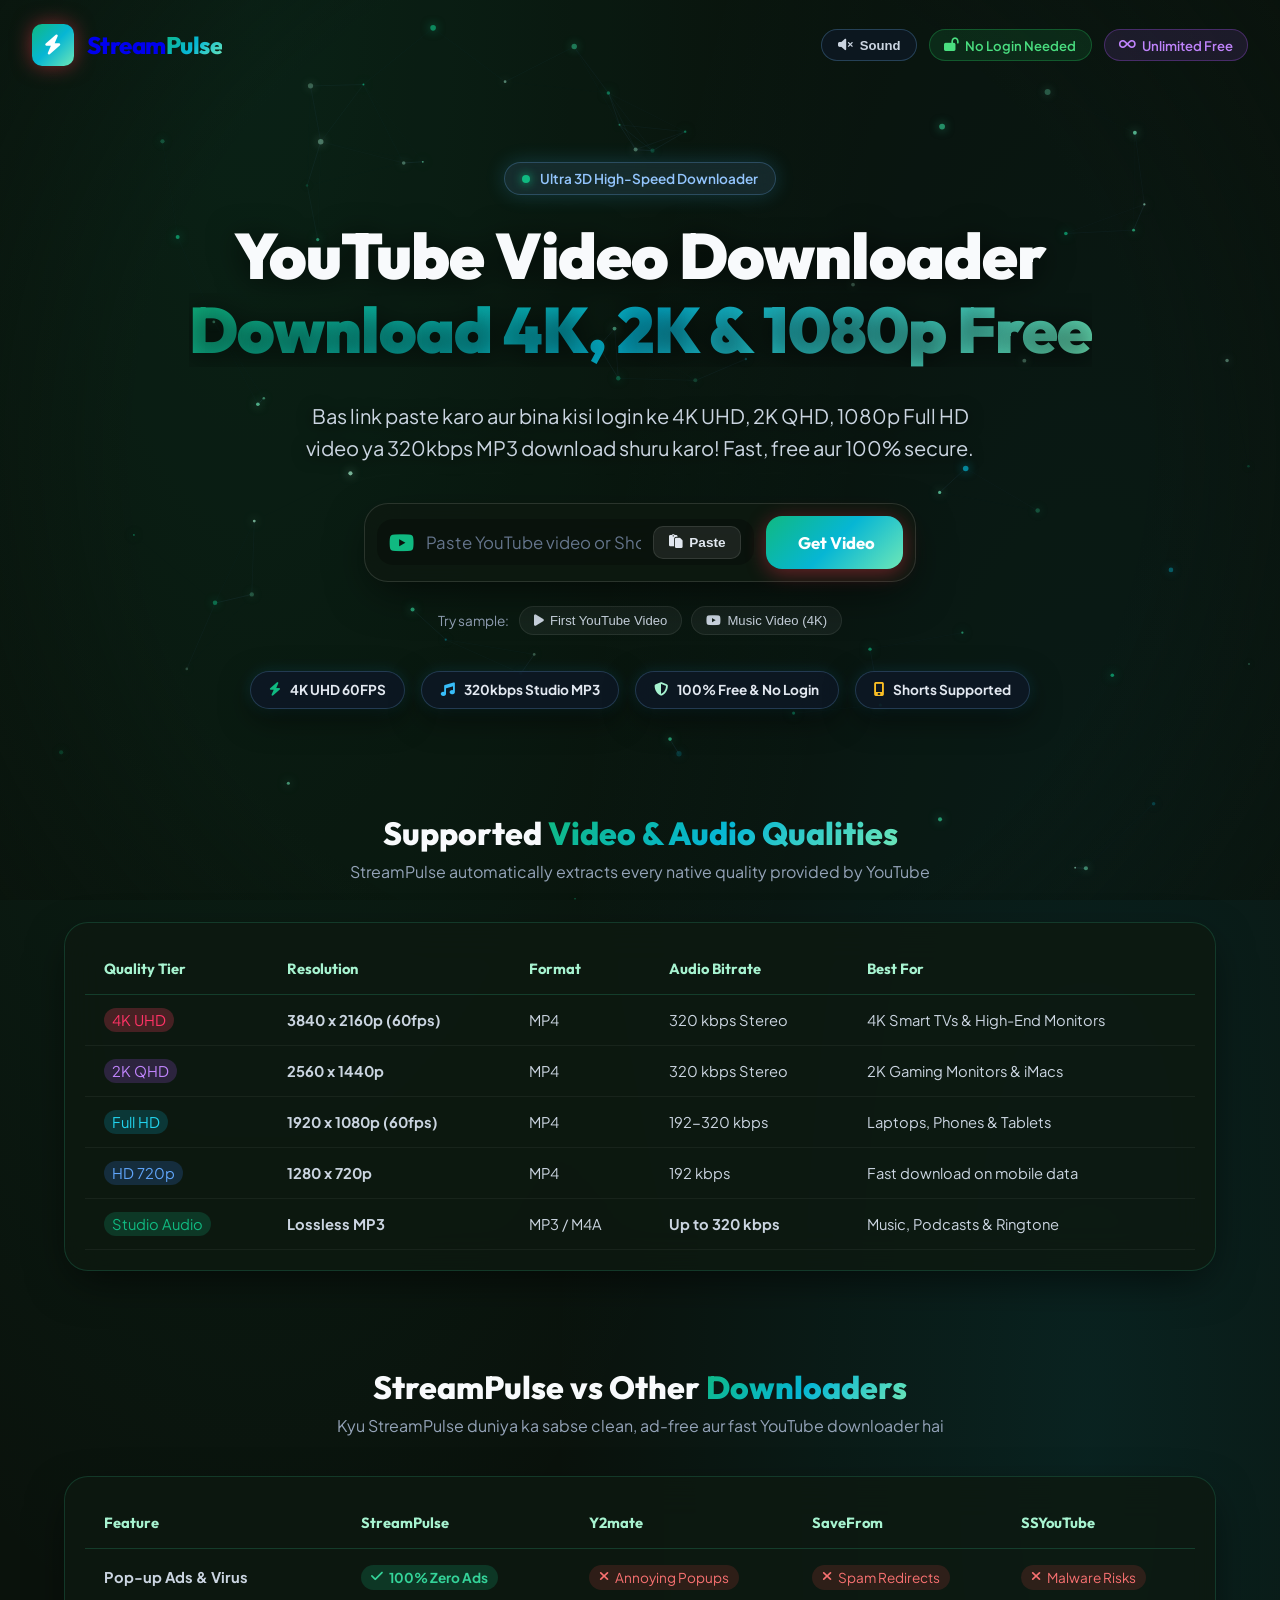
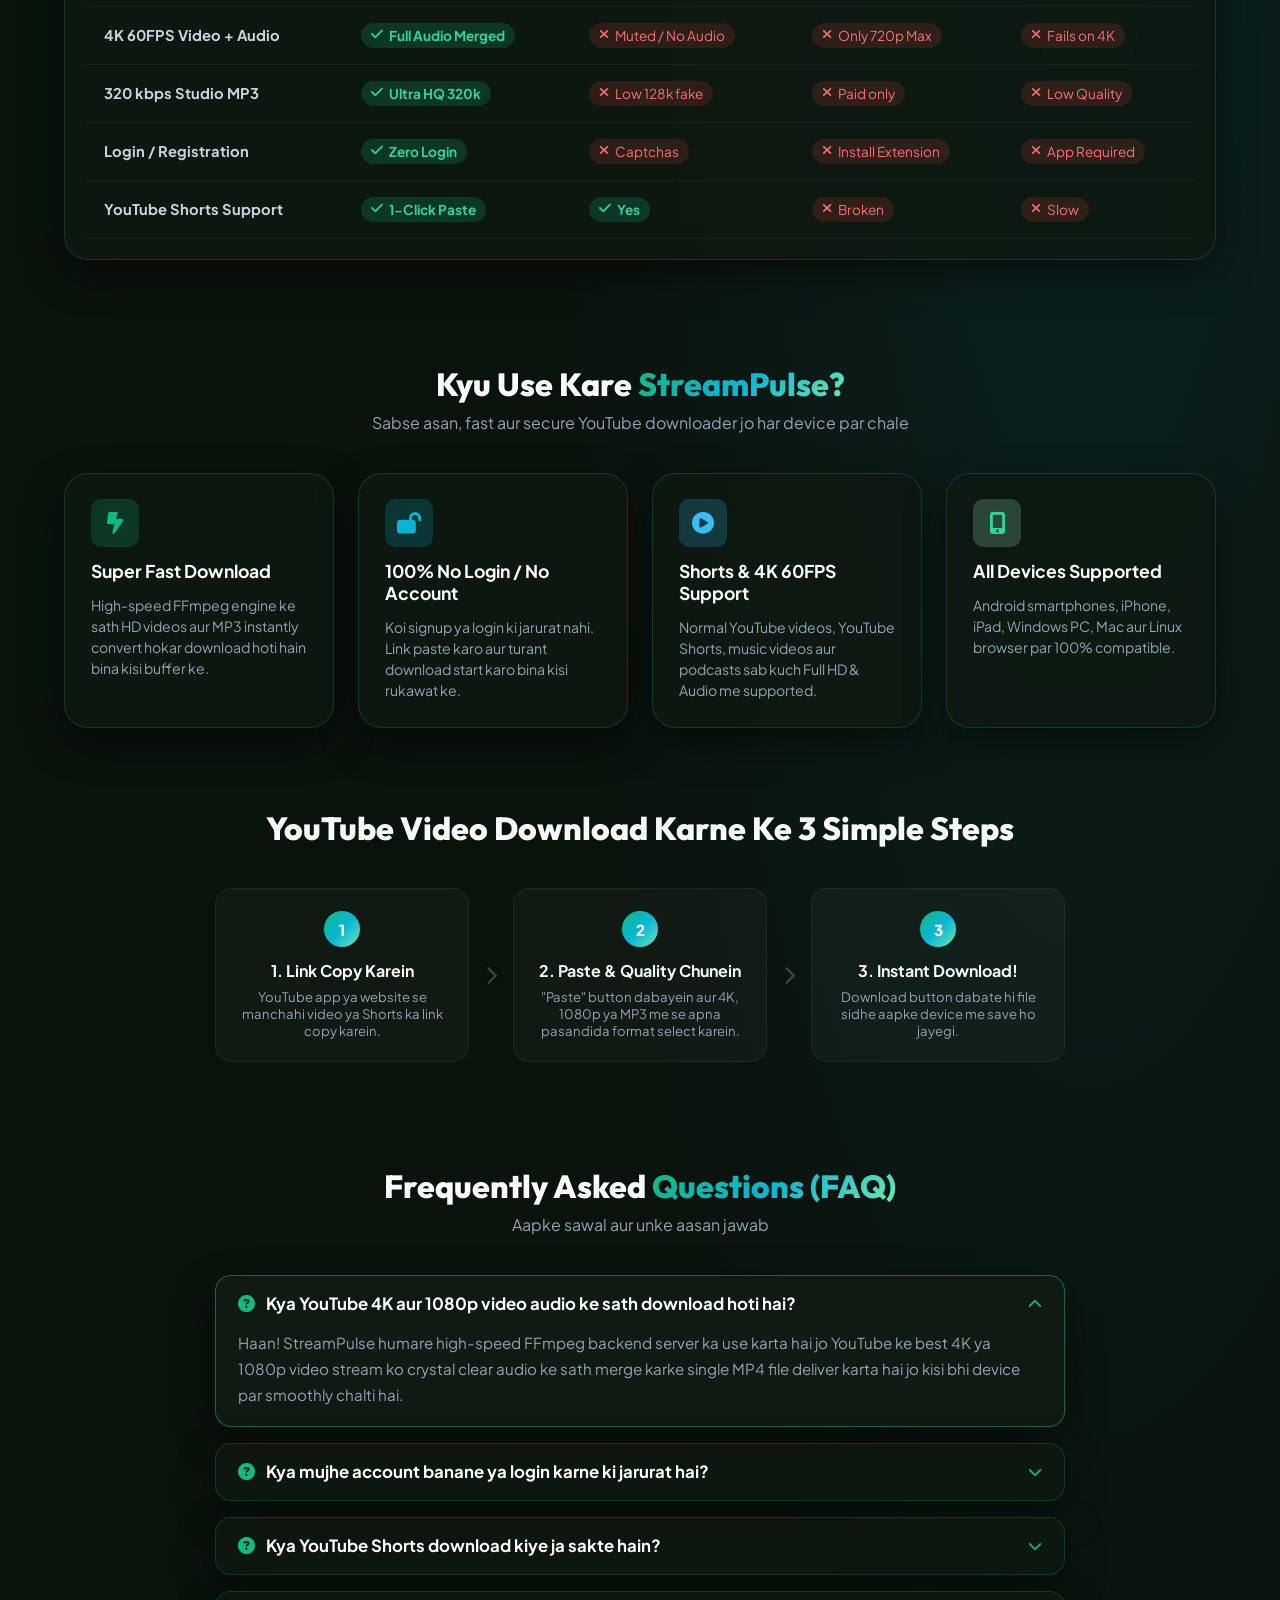
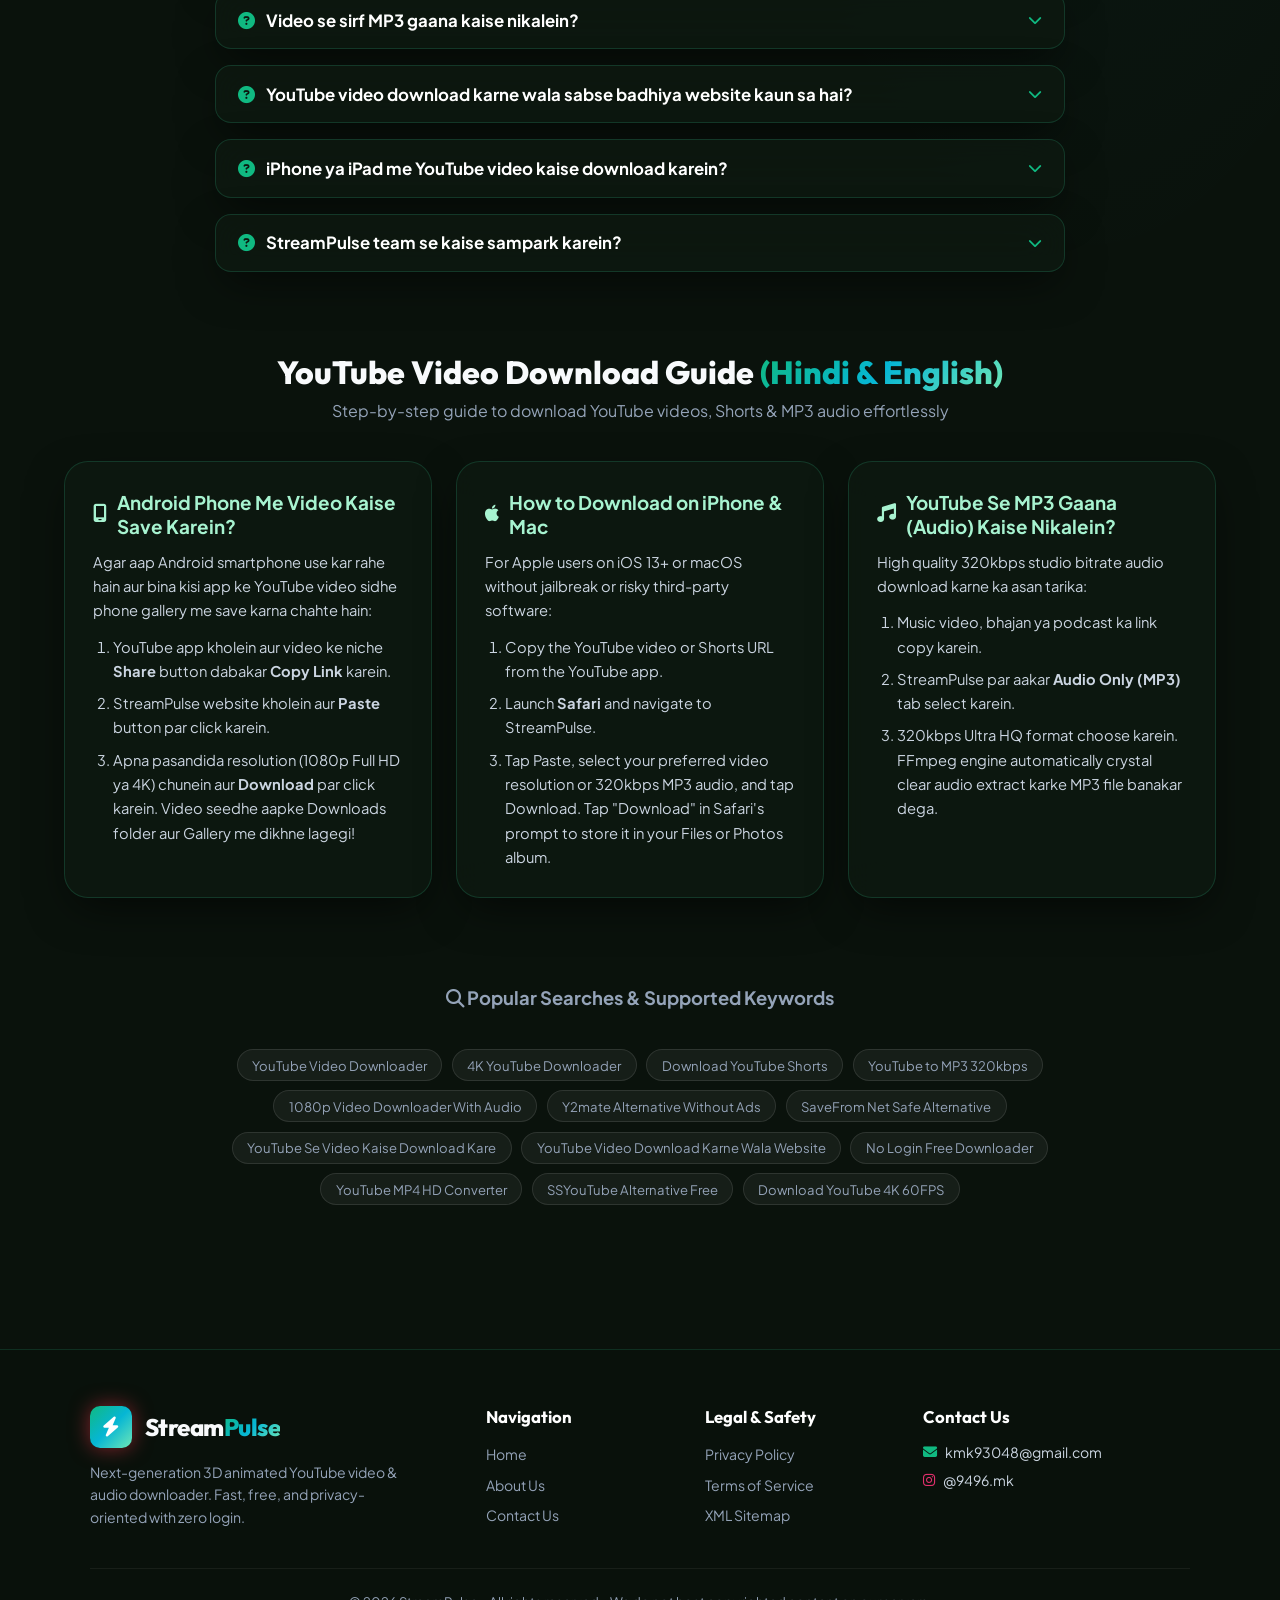
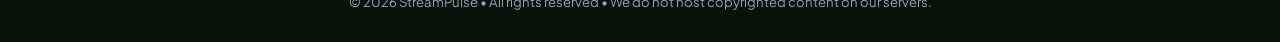
==== commit 1f42c78e: "Implement /api/extract direct stream extractor, chunked /api/proxy streaming with CORS, and dual fro" ====
--- a/static/index.html
+++ b/static/index.html
@@ -365,12 +365,30 @@
               </div>
             </div>
 
-            <!-- Download Button -->
+            <!-- Dual Download Options -->
             <div class="action-footer">
-              <button id="btn-start-download" class="btn-download-big">
-                <i class="fa-solid fa-download"></i>
-                <span id="download-btn-label">Download Video (1080p MP4)</span>
-              </button>
+              <div class="download-methods-header">
+                <span class="method-label"><i class="fa-solid fa-cloud-arrow-down"></i> Choose Download Method:</span>
+              </div>
+              <div class="download-buttons-grid">
+                <!-- Option B: Proxy Stream Download (calls /api/proxy) -->
+                <button id="btn-start-download" class="btn-download-big btn-proxy" title="Streams through proxy for clean download with custom filename and CORS bypass">
+                  <i class="fa-solid fa-bolt-lightning"></i>
+                  <div class="btn-text-block">
+                    <span id="download-btn-label" class="btn-primary-text">Proxy Stream Download</span>
+                    <span class="btn-sub-text">Recommended &bull; Clean File &bull; No CORS Block</span>
+                  </div>
+                </button>
+
+                <!-- Option A: Direct Link (Zero server load) -->
+                <a id="btn-direct-download" href="#" target="_blank" rel="noopener noreferrer" download class="btn-download-direct" title="Downloads directly from YouTube CDN with zero server load">
+                  <i class="fa-solid fa-arrow-up-right-from-square"></i>
+                  <div class="btn-text-block">
+                    <span id="direct-btn-label" class="btn-primary-text">Direct CDN Link</span>
+                    <span class="btn-sub-text">Zero Server Load &bull; Direct Google Stream</span>
+                  </div>
+                </a>
+              </div>
             </div>
 
             <!-- Progress Tracker -->
--- a/static/style.css
+++ b/static/style.css
@@ -835,24 +835,55 @@
   margin-top: 0.15rem;
 }
 
+/* Dual Download Methods Grid */
+.download-methods-header {
+  margin-bottom: 0.65rem;
+  display: flex;
+  align-items: center;
+}
+
+.method-label {
+  font-size: 0.8rem;
+  font-weight: 700;
+  text-transform: uppercase;
+  letter-spacing: 0.6px;
+  color: var(--text-muted, #94a3b8);
+  display: flex;
+  align-items: center;
+  gap: 0.45rem;
+}
+
+.download-buttons-grid {
+  display: grid;
+  grid-template-columns: 1fr 1fr;
+  gap: 0.85rem;
+}
+
+@media (max-width: 650px) {
+  .download-buttons-grid {
+    grid-template-columns: 1fr;
+  }
+}
+
 /* Big Download Button */
 .btn-download-big {
   width: 100%;
   background: var(--primary-gradient);
   border: none;
   color: white;
-  padding: 1.1rem;
+  padding: 1rem 1.15rem;
   border-radius: var(--radius-md);
-  font-size: 1.1rem;
+  font-size: 1rem;
   font-weight: 800;
   font-family: var(--font-display);
   cursor: pointer;
   display: flex;
   align-items: center;
-  justify-content: center;
-  gap: 0.75rem;
+  justify-content: flex-start;
+  gap: 0.85rem;
   box-shadow: 0 4px 25px rgba(255, 51, 75, 0.4);
   transition: all 0.3s cubic-bezier(0.16, 1, 0.3, 1);
+  text-decoration: none;
 }
 
 .btn-download-big:hover {
@@ -865,6 +896,60 @@
   opacity: 0.6;
   cursor: not-allowed;
   transform: none;
+}
+
+.btn-download-direct {
+  width: 100%;
+  background: rgba(6, 182, 212, 0.12);
+  border: 1px solid rgba(6, 182, 212, 0.45);
+  color: #38bdf8;
+  padding: 1rem 1.15rem;
+  border-radius: var(--radius-md);
+  font-size: 1rem;
+  font-weight: 800;
+  font-family: var(--font-display);
+  cursor: pointer;
+  display: flex;
+  align-items: center;
+  justify-content: flex-start;
+  gap: 0.85rem;
+  box-shadow: 0 4px 20px rgba(6, 182, 212, 0.15);
+  transition: all 0.3s cubic-bezier(0.16, 1, 0.3, 1);
+  text-decoration: none;
+}
+
+.btn-download-direct:hover {
+  transform: translateY(-2px);
+  background: rgba(6, 182, 212, 0.24);
+  border-color: #38bdf8;
+  color: #ffffff;
+  box-shadow: 0 8px 30px rgba(6, 182, 212, 0.35);
+}
+
+.btn-download-direct:disabled,
+.btn-download-direct.disabled {
+  opacity: 0.5;
+  cursor: not-allowed;
+  pointer-events: none;
+}
+
+.btn-text-block {
+  display: flex;
+  flex-direction: column;
+  text-align: left;
+}
+
+.btn-primary-text {
+  font-size: 0.95rem;
+  font-weight: 800;
+  line-height: 1.25;
+}
+
+.btn-sub-text {
+  font-size: 0.72rem;
+  opacity: 0.82;
+  margin-top: 2px;
+  font-weight: 500;
 }
 
 /* Progress Tracker */
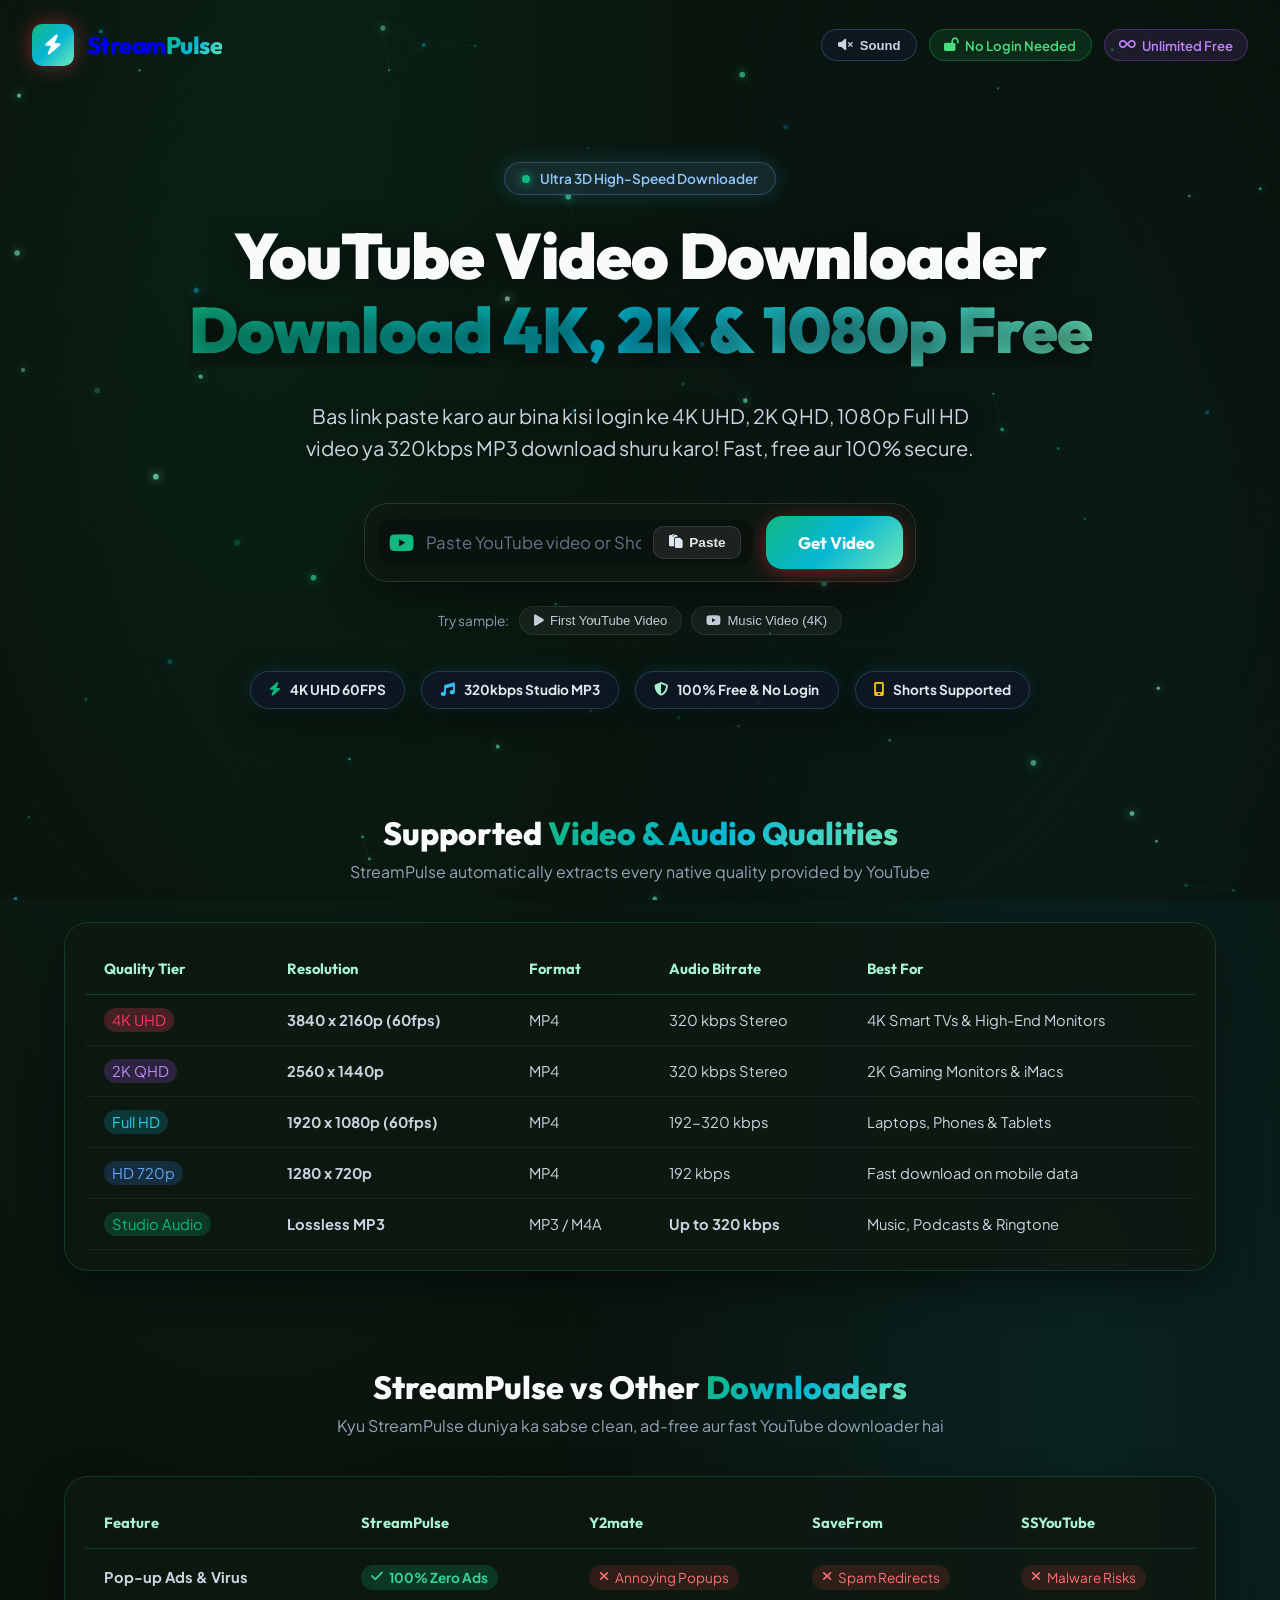
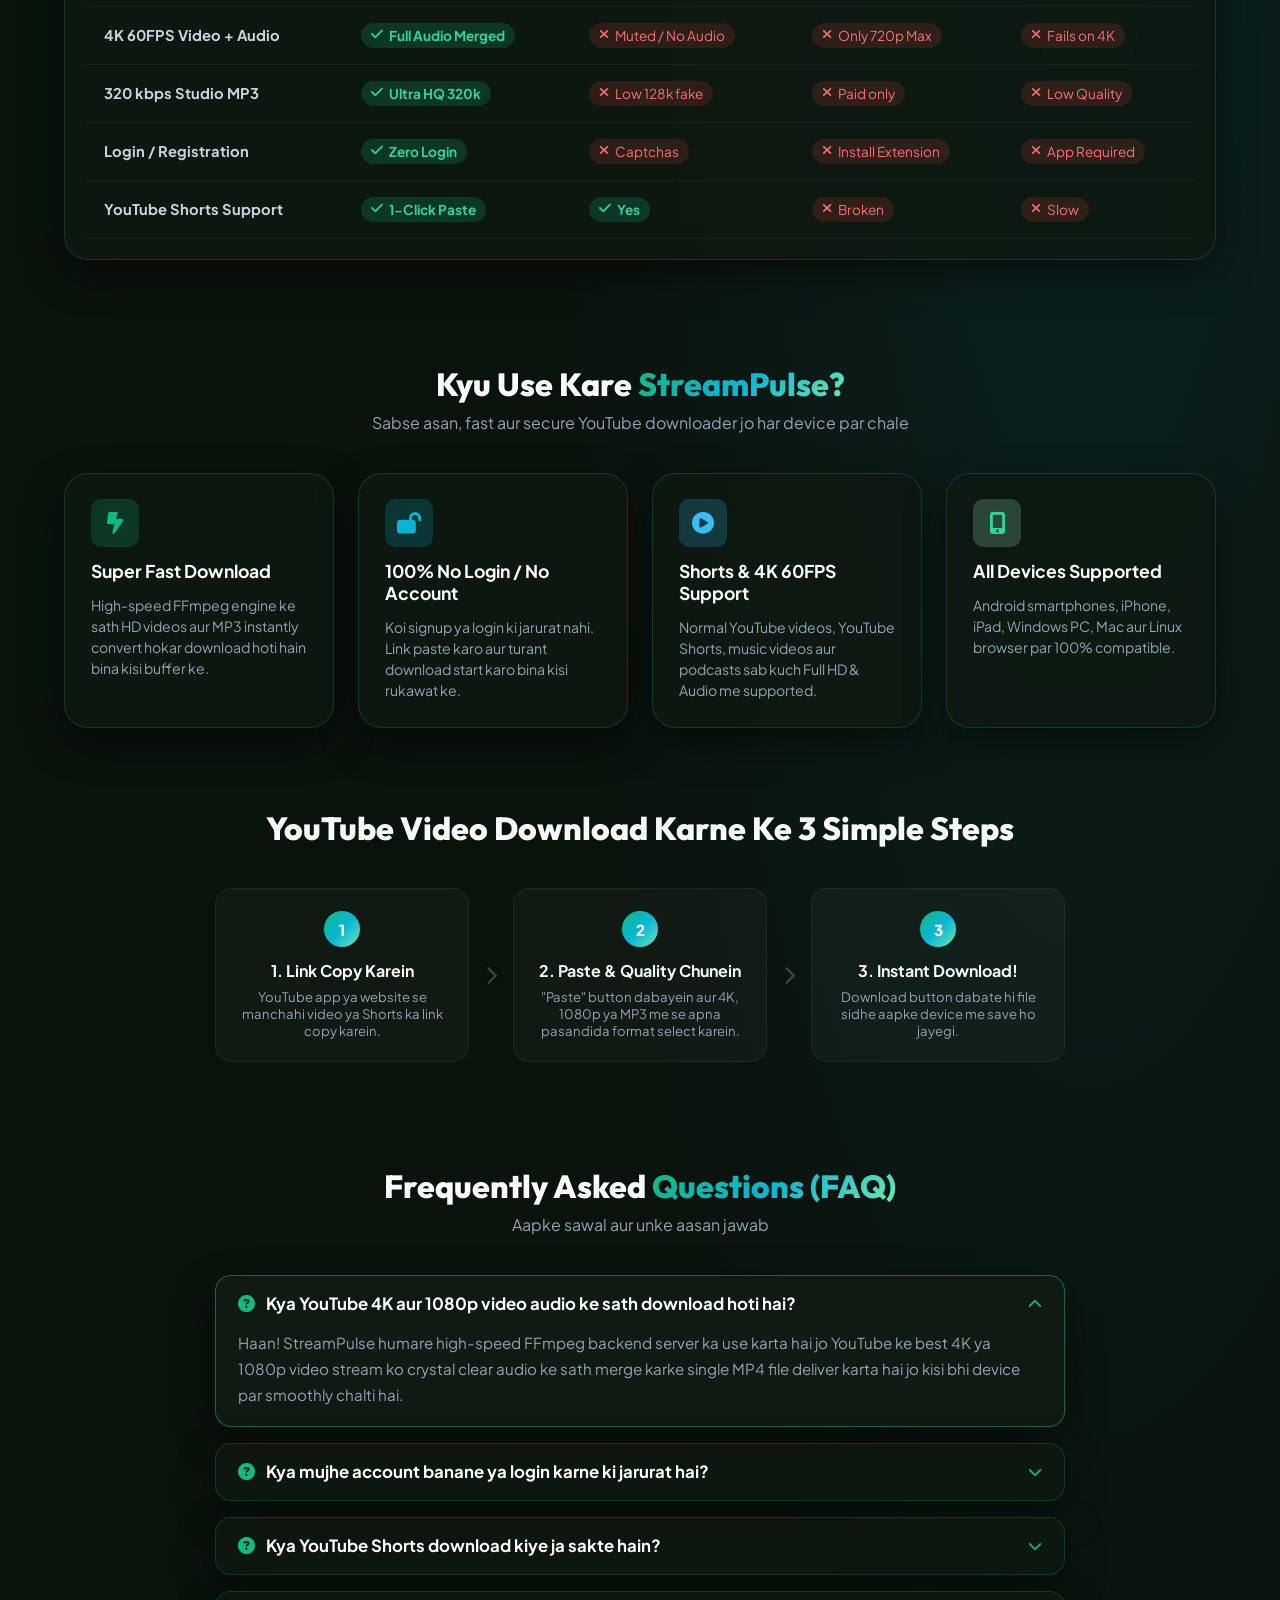
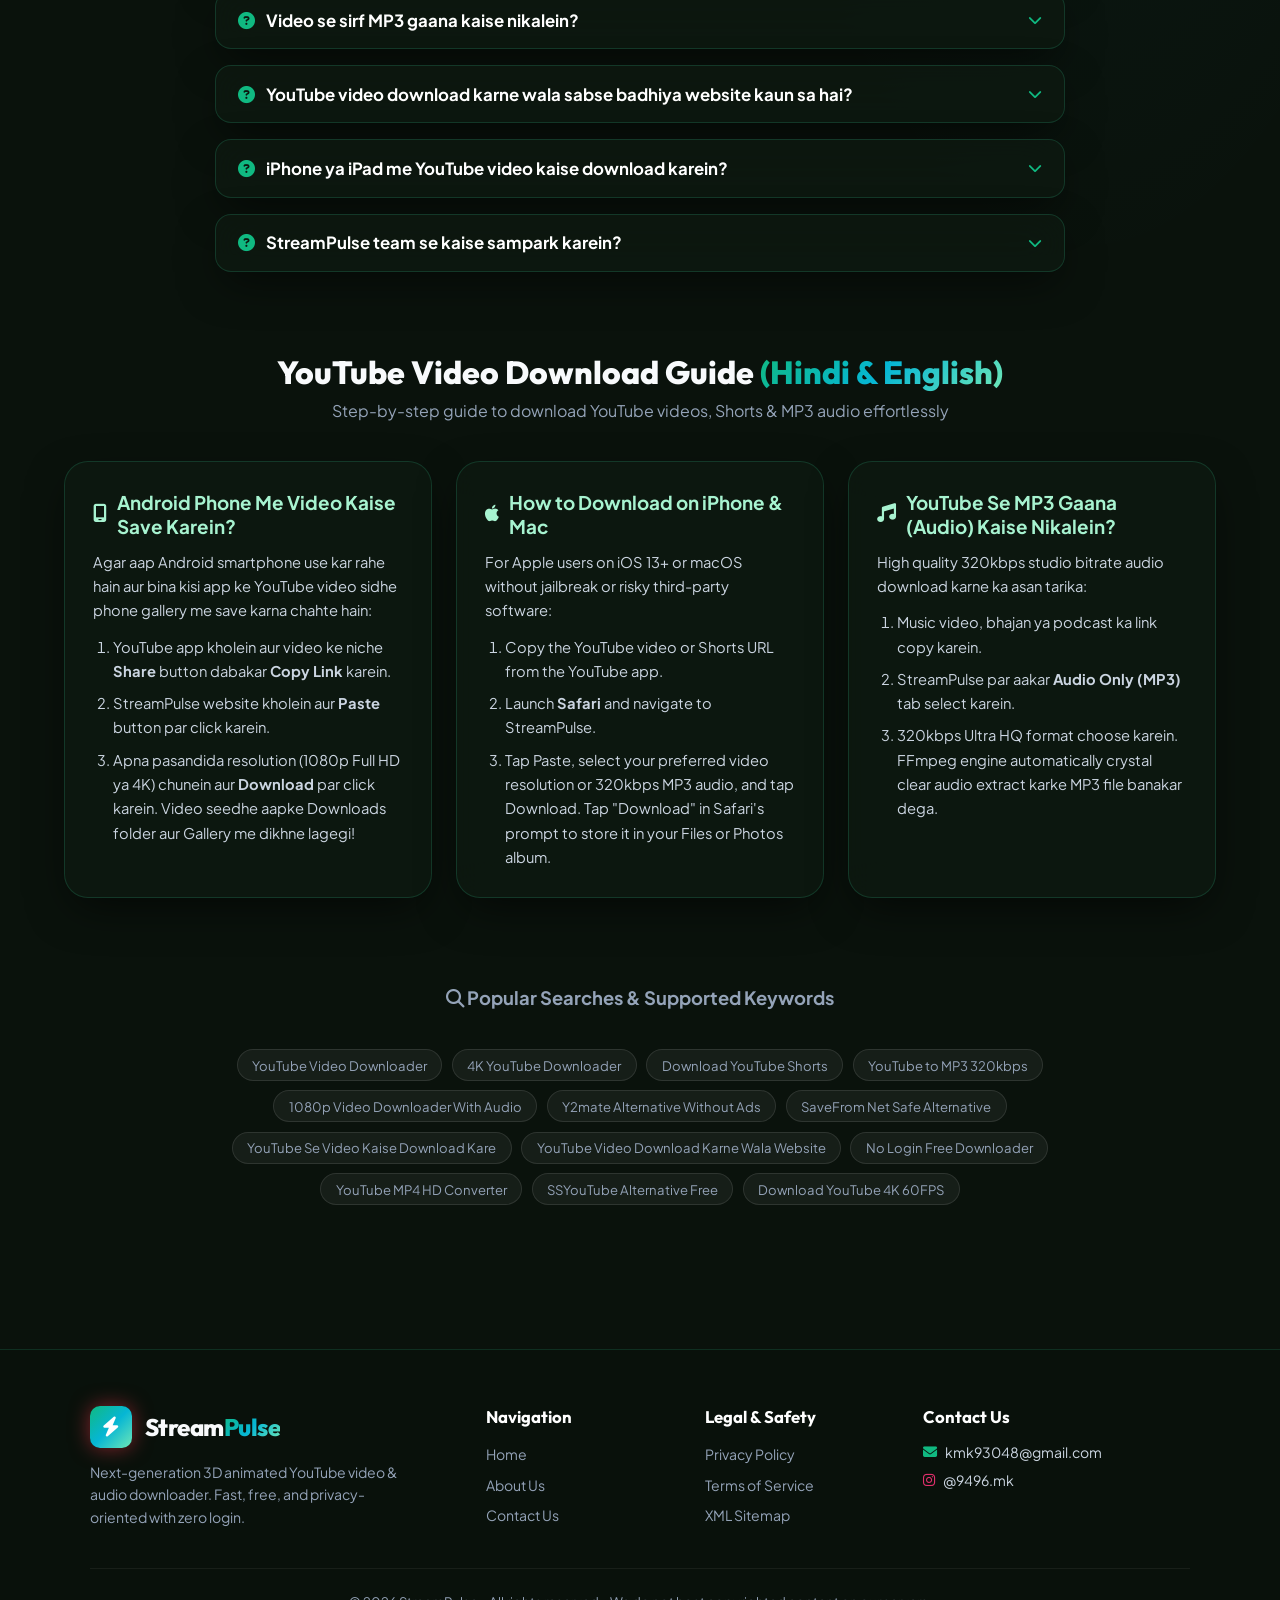
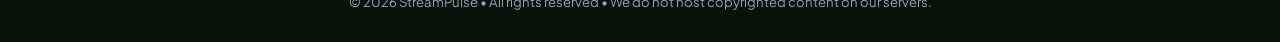
==== commit 934fe779: "Add prominent animated download icon and intuitive labels for easy 1-click download" ====
--- a/static/index.html
+++ b/static/index.html
@@ -368,24 +368,31 @@
             <!-- Dual Download Options -->
             <div class="action-footer">
               <div class="download-methods-header">
-                <span class="method-label"><i class="fa-solid fa-cloud-arrow-down"></i> Choose Download Method:</span>
+                <div class="download-hint-banner">
+                  <i class="fa-solid fa-circle-down fa-bounce"></i>
+                  <span>Click Below to Download / Yahan Click Karein:</span>
+                </div>
               </div>
               <div class="download-buttons-grid">
                 <!-- Option B: Proxy Stream Download (calls /api/proxy) -->
                 <button id="btn-start-download" class="btn-download-big btn-proxy" title="Streams through proxy for clean download with custom filename and CORS bypass">
-                  <i class="fa-solid fa-bolt-lightning"></i>
+                  <div class="download-icon-circle">
+                    <i class="fa-solid fa-download"></i>
+                  </div>
                   <div class="btn-text-block">
-                    <span id="download-btn-label" class="btn-primary-text">Proxy Stream Download</span>
-                    <span class="btn-sub-text">Recommended &bull; Clean File &bull; No CORS Block</span>
+                    <span id="download-btn-label" class="btn-primary-text">Download Video (Recommended)</span>
+                    <span class="btn-sub-text">⚡ Fast 1-Click Save &bull; Clean MP4 &bull; In Gallery</span>
                   </div>
                 </button>
 
                 <!-- Option A: Direct Link (Zero server load) -->
                 <a id="btn-direct-download" href="#" target="_blank" rel="noopener noreferrer" download class="btn-download-direct" title="Downloads directly from YouTube CDN with zero server load">
-                  <i class="fa-solid fa-arrow-up-right-from-square"></i>
+                  <div class="download-icon-circle cdn-icon">
+                    <i class="fa-solid fa-cloud-arrow-down"></i>
+                  </div>
                   <div class="btn-text-block">
                     <span id="direct-btn-label" class="btn-primary-text">Direct CDN Link</span>
-                    <span class="btn-sub-text">Zero Server Load &bull; Direct Google Stream</span>
+                    <span class="btn-sub-text">🌐 Alternate Link &bull; Direct Google CDN</span>
                   </div>
                 </a>
               </div>
--- a/static/style.css
+++ b/static/style.css
@@ -853,6 +853,58 @@
   gap: 0.45rem;
 }
 
+.download-hint-banner {
+  display: flex;
+  align-items: center;
+  gap: 0.6rem;
+  font-size: 0.95rem;
+  font-weight: 800;
+  color: #38bdf8;
+  padding: 0.35rem 0.6rem;
+  border-radius: var(--radius-sm);
+  background: rgba(56, 189, 248, 0.08);
+  border-left: 3px solid #38bdf8;
+  margin-bottom: 0.75rem;
+  letter-spacing: 0.5px;
+}
+
+.download-hint-banner i {
+  font-size: 1.15rem;
+  color: #ff334b;
+}
+
+.download-icon-circle {
+  width: 46px;
+  height: 46px;
+  border-radius: 50%;
+  background: rgba(255, 255, 255, 0.22);
+  display: flex;
+  align-items: center;
+  justify-content: center;
+  font-size: 1.35rem;
+  flex-shrink: 0;
+  box-shadow: 0 0 15px rgba(255, 255, 255, 0.2);
+  animation: downloadPulse 1.8s infinite ease-in-out;
+}
+
+.download-icon-circle.cdn-icon {
+  background: rgba(6, 182, 212, 0.2);
+  color: #38bdf8;
+  box-shadow: 0 0 15px rgba(6, 182, 212, 0.25);
+  animation: none;
+}
+
+@keyframes downloadPulse {
+  0%, 100% {
+    transform: scale(1);
+    box-shadow: 0 0 12px rgba(255, 255, 255, 0.2);
+  }
+  50% {
+    transform: scale(1.1);
+    box-shadow: 0 0 24px rgba(255, 255, 255, 0.5);
+  }
+}
+
 .download-buttons-grid {
   display: grid;
   grid-template-columns: 1fr 1fr;
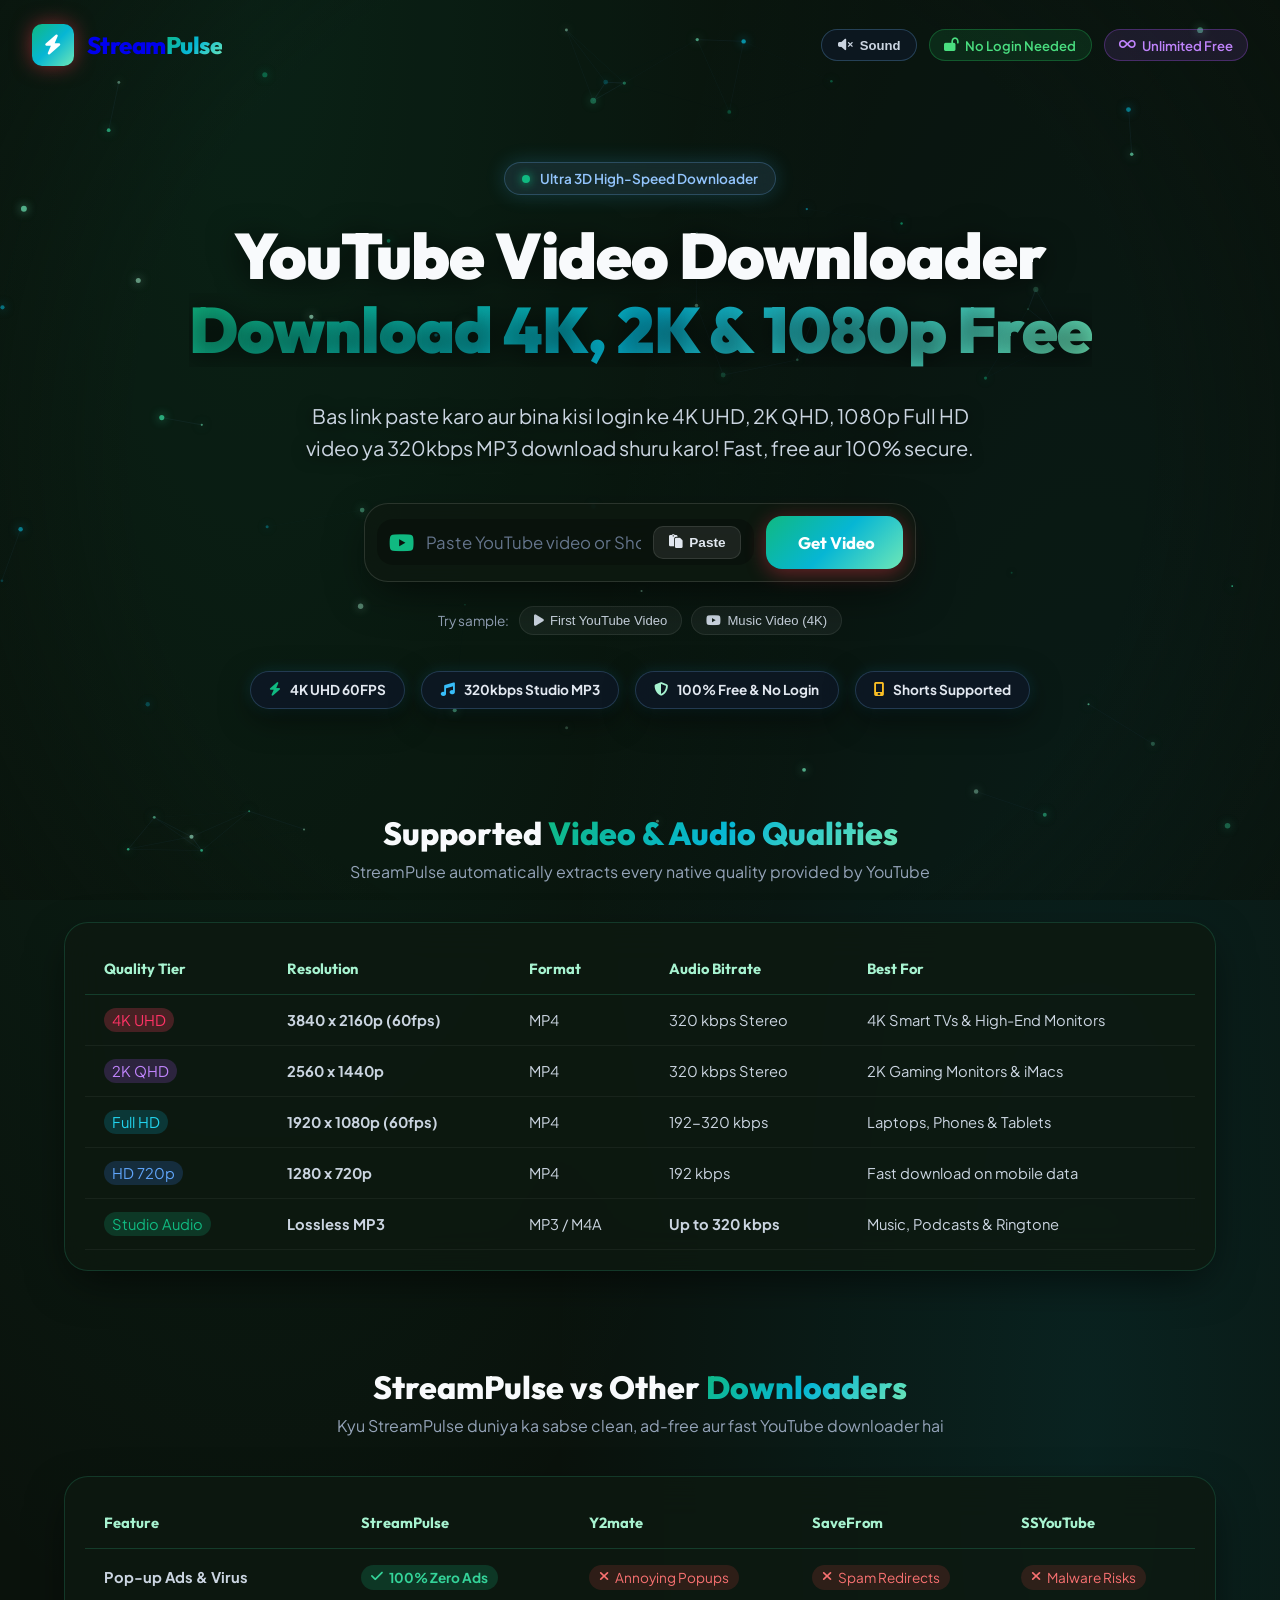
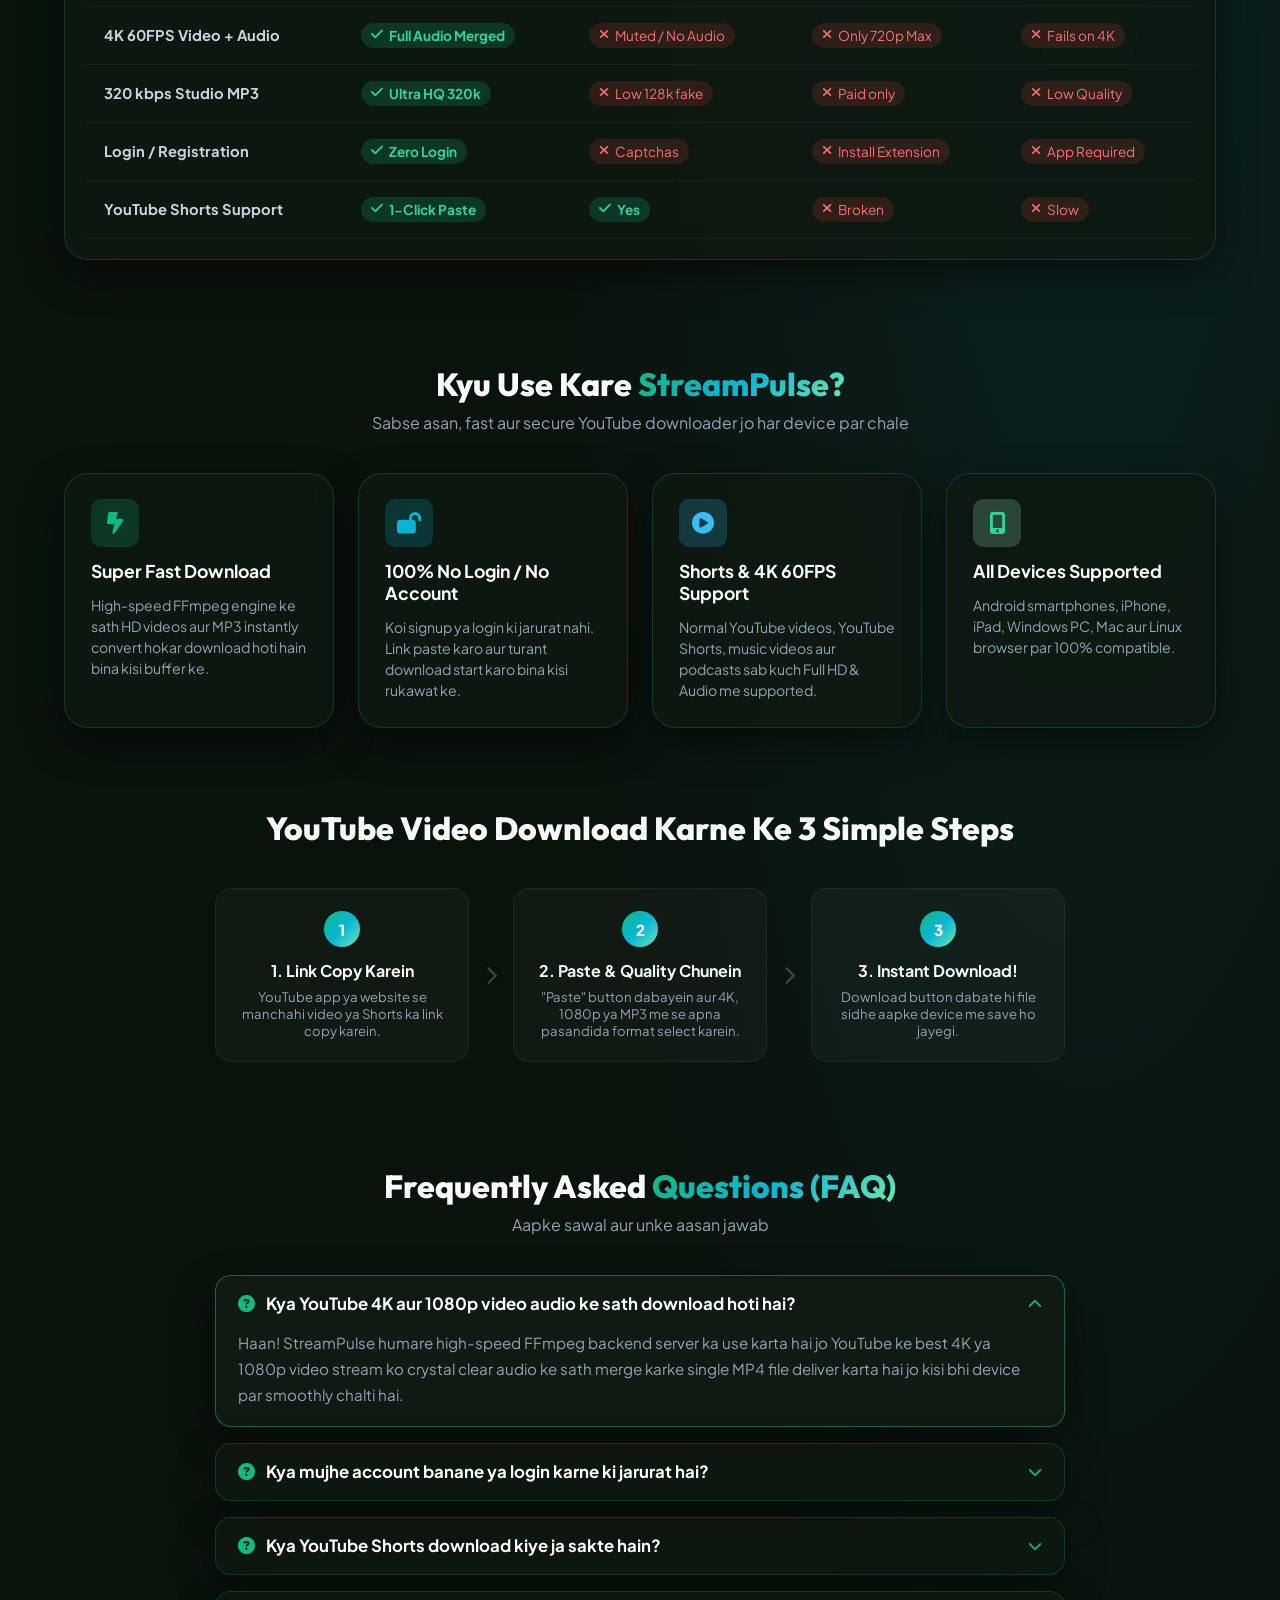
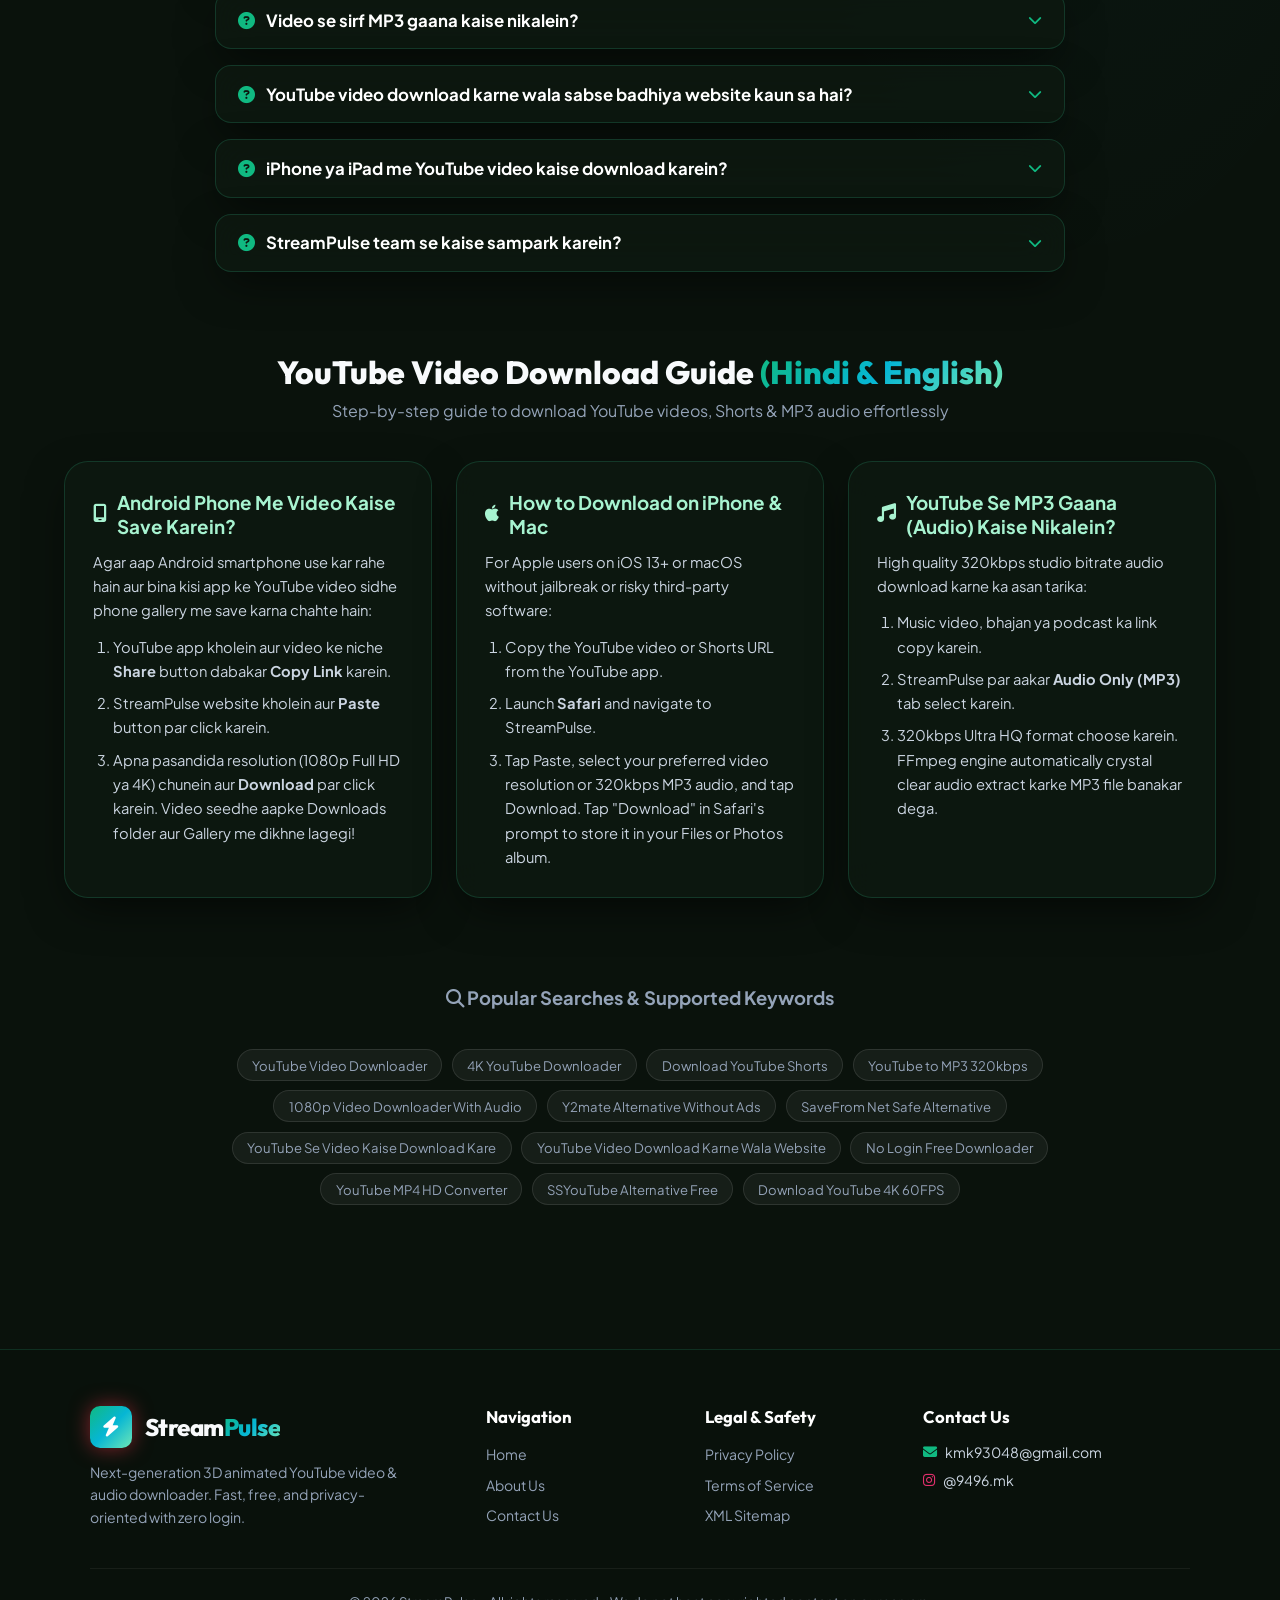
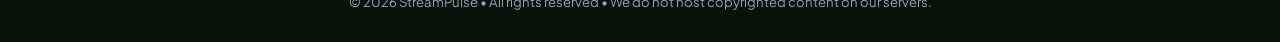
==== commit dc2103ee: "Optimize global SEO: update canonical domain, robots.txt, sitemap.xml, and worldwide keywords" ====
--- a/static/index.html
+++ b/static/index.html
@@ -4,27 +4,29 @@
   <meta charset="UTF-8">
   <meta name="viewport" content="width=device-width, initial-scale=1.0">
 
-  <!-- Primary Meta Tags for Google Ranking -->
-  <title>YouTube Video Downloader - Download 4K, 2K, 1080p & 320kbps MP3 Free | Y2mate Alternative</title>
-  <meta name="title" content="YouTube Video Downloader - Download 4K, 2K, 1080p & 320kbps MP3 Free | Y2mate Alternative">
-  <meta name="description" content="Free online YouTube video downloader and MP3 converter. Download YouTube videos in 4K 60fps, 2K, 1080p, 720p HD and extract 320kbps MP3 audio with 1-click. YouTube se video kaise download karein? No login, no signup, 100% safe & unlimited. Best ad-free Y2mate and SaveFrom alternative.">
-  <meta name="keywords" content="youtube video downloader, 4k youtube downloader, download youtube shorts, youtube to mp3 320kbps, 1080p video downloader, free online youtube downloader, no login video downloader, youtube mp4 converter, youtube se video kaise download kare, youtube video download karne wala website, y2mate alternative without ads, savefrom net alternative, ssyoutube alternative, youtube se gana download kare, download 4k 60fps youtube video">
+  <!-- Primary Meta Tags for Google & Worldwide Ranking -->
+  <title>YouTube Video Downloader - Download 4K, 2K, 1080p & 320kbps MP3 Free | StreamPulse</title>
+  <meta name="title" content="YouTube Video Downloader - Download 4K, 2K, 1080p & 320kbps MP3 Free | StreamPulse">
+  <meta name="description" content="Free online YouTube video downloader and MP3 converter. Download YouTube videos in 4K 60fps, 2K, 1080p, 720p HD and extract 320kbps MP3 audio with 1-click. YouTube se video kaise download karein? No login, no signup, 100% safe & unlimited. Best ad-free Y2mate, SaveFrom, YT1s, and SSYouTube alternative.">
+  <meta name="keywords" content="youtube video downloader, 4k youtube downloader, download youtube shorts, youtube to mp3 320kbps, 1080p video downloader with audio, free online youtube downloader, no login video downloader, youtube mp4 converter, youtube se video kaise download kare, youtube video download karne wala website, y2mate alternative without ads, savefrom net alternative, ssyoutube alternative, yt1s alternative, keepvid alternative, snappea alternative, youtube se gana download kare, download 4k 60fps youtube video, descargar videos de youtube gratis, baixar videos do youtube 4k, youtube video downloader online free">
   <meta name="robots" content="index, follow, max-image-preview:large, max-snippet:-1, max-video-preview:-1">
-  <meta name="author" content="StreamPulse Team">
+  <meta name="googlebot" content="index, follow, max-snippet:-1, max-image-preview:large, max-video-preview:-1">
+  <meta name="bingbot" content="index, follow, max-snippet:-1, max-image-preview:large, max-video-preview:-1">
+  <meta name="author" content="StreamPulse">
   <meta name="theme-color" content="#0a120c">
-  <link rel="canonical" href="https://ytpulse.net/">
+  <link rel="canonical" href="https://ytpulse-c07q.onrender.com/">
 
   <!-- Open Graph / Facebook / WhatsApp -->
   <meta property="og:type" content="website">
-  <meta property="og:url" content="https://ytpulse.net/">
+  <meta property="og:url" content="https://ytpulse-c07q.onrender.com/">
   <meta property="og:title" content="YouTube Video Downloader - Download 4K, 2K, 1080p & MP3 Online Free">
   <meta property="og:description" content="Download YouTube videos and Shorts in 4K UHD, 2K, 1080p or high quality 320kbps MP3 audio. 1-click paste, zero login, 100% free Y2mate alternative.">
   <meta property="og:site_name" content="StreamPulse">
-  <meta property="og:image" content="https://ytpulse.net/og-preview.jpg">
+  <meta property="og:image" content="https://ytpulse-c07q.onrender.com/og-preview.jpg">
 
   <!-- Twitter Card -->
   <meta name="twitter:card" content="summary_large_image">
-  <meta name="twitter:url" content="https://ytpulse.net/">
+  <meta name="twitter:url" content="https://ytpulse-c07q.onrender.com/">
   <meta name="twitter:title" content="YouTube Video Downloader - Download 4K, 2K, 1080p & MP3 Online Free">
   <meta name="twitter:description" content="Download YouTube videos and Shorts in 4K UHD, 2K, 1080p or high quality 320kbps MP3 audio with zero login.">
 
